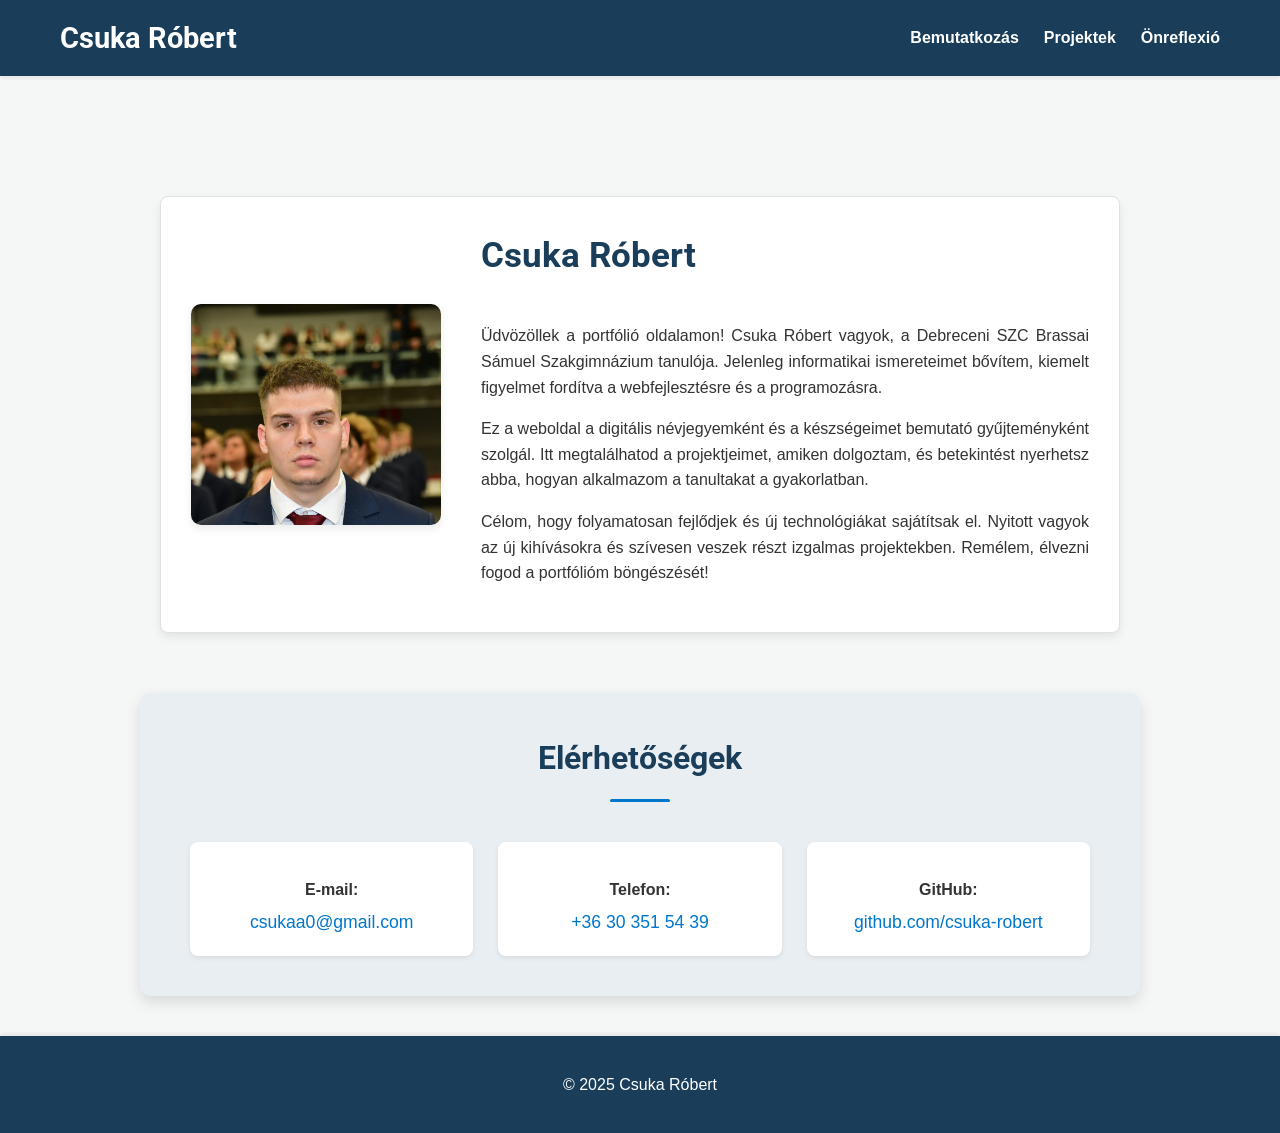
==== index.html @ 13656efd "Weboldal fájlok feltöltése" ====
<!DOCTYPE html>
<html lang="hu">
    <head>
        <meta charset="UTF-8">
        <meta name="viewport" content="width=device-width, initial-scale=1.0">
        <title>Csuka Róbert Portfóliója</title>
        <link rel="stylesheet" href="style.css">
        <!-- Google Fonts link -->
        <link rel="preconnect" href="https://fonts.googleapis.com">
        <link rel="preconnect" href="https://fonts.gstatic.com" crossorigin>
        <link href="https://fonts.googleapis.com/css2?family=Roboto:wght@400;700&family=Open+Sans:wght@400;600&display=swap" rel="stylesheet">
    </head>
<body>

    <header>
        <div class="container"> <!-- CONTAINER HOZZÁADVA -->
            <nav class="navbar">
                <a href="index.html" class="logo">Csuka Róbert</a>
                <div class="hamburger" id="hamburger">
                    <span class="bar"></span>
                    <span class="bar"></span>
                    <span class="bar"></span>
                </div>
                <ul class="nav-links" id="nav-links">
                    <li><a href="index.html">Bemutatkozás</a></li>
                    <li><a href="projektek.html">Projektek</a></li>
                    <li><a href="onreflexio.htm">Önreflexió</a></li>

                </ul>
            </nav>
        </div> <!-- CONTAINER BEZÁRVA -->
    </header>

    <main>
        <div class="container"> <!-- CONTAINER HOZZÁADVA -->

             <section id="bemutatkozas">
                 <div class="bemutatkozas-tartalom">
                     <img src="images/profil_kep.jpeg" alt="Csuka Róbert profilképe helyőrző" class="profil-kep animate-on-scroll fade-in">

                     <div class="bemutatkozas-szoveg">
                         <h2 class="animate-on-scroll fade-in">Csuka Róbert</h2>
                         <p class="animate-on-scroll fade-in">
                            Üdvözöllek a portfólió oldalamon! Csuka Róbert vagyok, a Debreceni SZC Brassai Sámuel Szakgimnázium tanulója. Jelenleg informatikai ismereteimet bővítem, kiemelt figyelmet fordítva a webfejlesztésre és a programozásra.
                         </p>
                         <p class="animate-on-scroll fade-in">
                             Ez a weboldal a digitális névjegyemként és a készségeimet bemutató gyűjteményként szolgál. Itt megtalálhatod a projektjeimet, amiken dolgoztam, és betekintést nyerhetsz abba, hogyan alkalmazom a tanultakat a gyakorlatban.
                         </p>
                         <p class="animate-on-scroll fade-in">
                             Célom, hogy folyamatosan fejlődjek és új technológiákat sajátítsak el. Nyitott vagyok az új kihívásokra és szívesen veszek részt izgalmas projektekben. Remélem, élvezni fogod a portfólióm böngészését!
                         </p>
                     </div>
                 </div>
             </section>
             <section id="elerhetosegek" class="animate-on-scroll fade-in">
                <h2>Elérhetőségek</h2>
                <div class="elerhetoseg-lista">
                    <div class="elerhetoseg-elem">
                        <i class="fas fa-envelope icon"></i> <!-- E-mail ikon -->
                        <span>E-mail:</span> <a href="mailto:csukaa0@gmail.com">csukaa0@gmail.com</a>
                    </div>
                    <div class="elerhetoseg-elem">
                        <i class="fas fa-phone icon"></i> <!-- Telefon ikon -->
                        <span>Telefon:</span> <a href="tel:+36 30 351 54 39">+36 30 351 54 39</a>
                    </div>
                    <div class="elerhetoseg-elem">
                        <i class="fab fa-github icon"></i> <!-- GitHub ikon -->
                        <span>GitHub:</span> <a href="https://github.com/csuka-robert" target="_blank">github.com/csuka-robert</a>
                    </div>
                    <!-- Ide jöhetnek további elérhetőségek, pl. weboldal, Twitter, stb. -->
                </div>
            </section>
            <!-- ELÉRHETŐSÉGEK SZEKCIÓ VÉGE -->

             <!-- További bemutatkozó tartalom -->
             <!-- Esetleg további szekciók ide -->

        </div> <!-- CONTAINER BEZÁRVA -->
    </main>
    
    <footer>
        <div class="container"> <!-- CONTAINER HOZZÁADVA -->
            <p>© 2025 Csuka Róbert</p>
        </div> <!-- CONTAINER BEZÁRVA -->
    </footer>

    <script src="script.js"></script>
</body>
</html>
---- style.css ----
/* style.css - Teljes CSS kód az új színpalettával és struktúrával */

/* CSS Változók a Színpalettához */
:root {
    --color-primary: #0077CC;         /* Elsődleges szín (kék) - Gombok, Linkek, Kiemelések, Hamburger ikon */
    --color-secondary: #1A3E5A;        /* Másodlagos szín (sötétkék) - Címek, Fejléc háttér, Fontos szöveg */
    --color-accent: #FF6B6B;           /* Akcent szín (korall) - Különleges elemek, ikonok hover */
    --color-background-light: #F4F7F6;  /* Világos háttér - Oldal alap háttere */
    --color-background-medium: #E9EEF2; /* Közepes háttér - Szekciók hátere az elválasztáshoz (pl. Elérhetőségek) */
    --color-text-dark: #333333;        /* Sötét szöveg szín - Jól olvasható a világos háttereken */
    --color-card-background: #FFFFFF;  /* Kártya háttér - Fehér (pl. elérhetőség elemek, bemutatkozás blokk) */
    --color-border-light: #DDE2E6;     /* Világos szegély/vonal - Vonalak, elválasztók */
    --color-shadow-light: rgba(0, 0, 0, 0.08); /* Lágy árnyék */
    --color-shadow-medium: rgba(0, 0, 0, 0.12); /* Közepes árnyék */
    --color-shadow-strong: rgba(0, 0, 0, 0.15); /* Erős árnyék */
}

/* Alapértelmezett stílusok */
body {
    margin: 0;
    font-family: 'Arial', sans-serif; /* Használjuk az Arial-t, ha nincs Open Sans/Roboto importálva */
    line-height: 1.6;
    color: var(--color-text-dark);
    background-color: var(--color-background-light);
    box-sizing: border-box;
}

*, *::before, *::after {
    box-sizing: inherit;
}

h1, h2, h3, h4, h5, h6 {
    font-family: 'Roboto', sans-serif; /* Használjuk a Robotot, ha beimportáltad */
    color: var(--color-secondary);
    margin-top: 0;
    margin-bottom: 20px;
}

h2 {
    font-size: 2.2em;
    text-align: center;
    margin-bottom: 40px;
}

.container {
    max-width: 1200px;
    margin: 0 auto;
    padding: 0 20px;
}

header {
    background-color: var(--color-secondary);
    padding: 15px 0;
    box-shadow: 0 2px 4px var(--color-shadow-light);
}

.navbar {
    display: flex;
    justify-content: space-between;
    align-items: center;
}

.logo {
    text-decoration: none;
    color: #ffffff;
    font-size: 1.8em;
    font-weight: bold;
    font-family: 'Roboto', sans-serif; /* Logó betűtípusa */
}

.nav-links {
    list-style: none;
    margin: 0;
    padding: 0;
    display: flex;
}

.nav-links li {
    margin-left: 25px;
}

.nav-links a {
    text-decoration: none;
    color: #ffffff;
    padding: 5px 0;
    transition: color 0.3s ease;
    font-weight: 600;
}

.nav-links a:hover {
    color: var(--color-primary);
}

.hamburger {
    display: none;
    flex-direction: column;
    cursor: pointer;
    padding: 5px;
    z-index: 1001;
}

.hamburger .bar {
    width: 25px;
    height: 3px;
    background-color: #ffffff;
    margin: 4px 0;
    transition: transform 0.3s ease, opacity 0.3s ease;
}

main {
    padding: 40px 0;
    min-height: calc(100vh - 120px);
}

footer {
    background-color: var(--color-secondary);
    text-align: center;
    padding: 20px 0;
    color: #ffffff;
    box-shadow: 0 -2px 4px var(--color-shadow-light);
}

/* Szekció alap stílusok */
section {
    padding: 60px 20px;
    margin: 0 auto;
    max-width: 1000px; /* Alapértelmezett max szélesség a legtöbb szekciónak */
}

/* Bemutatkozás szekció stílusai */
#bemutatkozas {
    text-align: center;
}

.bemutatkozas-tartalom {
    display: flex;
    align-items: center;
    gap: 40px;
    background-color: var(--color-card-background);
    border: 1px solid var(--color-border-light);
    border-radius: 8px;
    padding: 30px;
    box-shadow: 0 4px 10px var(--color-shadow-light);
    margin-top: 20px;
}

.profil-kep {
    width: 250px;
    height: auto;
    border-radius: 10px;
    box-shadow: 0 4px 8px var(--color-shadow-light);
    flex-shrink: 0;
}

.bemutatkozas-szoveg {
    flex-grow: 1;
    text-align: justify; /* Sor kizárt igazítás */
}

.bemutatkozas-szoveg h2 {
    margin-top: 0;
    color: var(--color-secondary);
    text-align: left;
}

/* Elérhetőségek szekció stílusai */
#elerhetosegek {
    background-color: var(--color-background-medium);
    border-radius: 10px;
    padding: 40px;
    box-shadow: 0 6px 15px var(--color-shadow-medium);
    text-align: center;
}

#elerhetosegek h2 {
    color: var(--color-secondary);
    margin-bottom: 40px;
    font-size: 2em;
    position: relative;
}

/* Aláhúzás a címsor alá */
#elerhetosegek h2::after {
    content: '';
    display: block;
    width: 60px;
    height: 3px;
    background-color: var(--color-primary);
    margin: 15px auto 0;
    border-radius: 2px;
}

.elerhetoseg-lista {
    display: grid;
    grid-template-columns: repeat(auto-fit, minmax(280px, 1fr));
    gap: 25px;
    max-width: 900px;
    margin: 0 auto;
}

.elerhetoseg-elem {
    background-color: var(--color-card-background);
    border-radius: 8px;
    padding: 20px;
    box-shadow: 0 2px 5px var(--color-shadow-light);
    transition: transform 0.3s ease, box-shadow 0.3s ease;
    display: flex;
    flex-direction: column;
    align-items: center;
    text-align: center;
}

.elerhetoseg-elem:hover {
    transform: translateY(-5px);
    box-shadow: 0 8px 20px var(--color-shadow-medium);
}

.elerhetoseg-elem .icon {
    color: var(--color-primary);
    font-size: 2.5em;
    margin-bottom: 15px;
    transition: color 0.3s ease;
}

.elerhetoseg-elem:hover .icon {
     color: var(--color-accent);
}

.elerhetoseg-elem span {
    font-weight: bold;
    color: var(--color-text-dark);
    margin-bottom: 5px;
    display: block;
}

.elerhetoseg-elem a {
    color: var(--color-primary);
    text-decoration: none;
    font-size: 1.1em;
    transition: color 0.3s ease;
    word-break: break-word;
}

.elerhetoseg-elem a:hover {
    color: var(--color-accent);
    text-decoration: underline;
}

/* Projektek szekció stílusok */
#projektek {
    background-color: var(--color-background-light);
}

#projektek h2 {
    margin-bottom: 40px;
    position: relative;
}

/* Aláhúzás a projektek címsor alá */
#projektek h2::after {
    content: '';
    display: block;
    width: 60px;
    height: 3px;
    background-color: var(--color-primary);
    margin: 15px auto 0;
    border-radius: 2px;
}

/* Projekt Lista Grid Konténer */
.projekt-lista-grid {
    display: grid;
    grid-template-columns: repeat(auto-fit, minmax(280px, 1fr));
    gap: 20px;
    margin: 20px auto;
    max-width: 1200px; /* Kicsit szélesebb lehet a projektek lista */
    padding: 0 20px;
}

/* Projekt Kártya Stílus */
.projekt-kartya {
    border: 1px solid var(--color-border-light);
    border-radius: 8px;
    overflow: hidden;
    box-shadow: 0 4px 8px var(--color-shadow-light);
    transition: transform 0.3s ease, box-shadow 0.3s ease;
    display: flex;
    flex-direction: column;
    background-color: var(--color-card-background);
}

.projekt-kartya:hover {
    transform: translateY(-5px);
    box-shadow: 0 8px 16px var(--color-shadow-medium);
}

.projekt-kartya-kep {
    width: 100%;
    height: 180px;
    object-fit: cover;
    display: block;
}

.projekt-kartya-tartalom {
    padding: 15px;
    flex-grow: 1;
    display: flex;
    flex-direction: column;
    justify-content: space-between;
    align-items: flex-start;
}

.projekt-kartya-tartalom h3 {
    margin-top: 0;
    margin-bottom: 5px;
    font-size: 1.3em;
    color: var(--color-secondary);
}

.projekt-kartya-tartalom p {
    margin-bottom: 15px;
    color: var(--color-text-dark);
    flex-grow: 1;
}

/* Stílus a gombokat tartalmazó div-hez a projekt kártyán */
.projekt-kartya-tartalom .projekt-gombok {
    display: flex;
    gap: 10px;
    margin-top: auto;
    flex-wrap: wrap;
    justify-content: flex-start;
}

/* Általános gomb stílusok */
.btn {
    display: inline-block;
    padding: 10px 20px;
    text-decoration: none;
    border-radius: 5px;
    font-weight: bold;
    transition: background-color 0.3s ease, color 0.3s ease, border-color 0.3s ease;
    cursor: pointer;
    text-align: center;
    white-space: nowrap;
}

.btn-primary {
    background-color: var(--color-primary);
    color: white;
    border: 1px solid var(--color-primary);
}

.btn-primary:hover {
    background-color: #0056b3;
    border-color: #004085;
    color: white;
}

.btn-secondary {
    background-color: #6c757d;
    color: white;
    border: 1px solid #6c757d;
}

.btn-secondary:hover {
    background-color: #5a6268;
    border-color: #545b62;
    color: white;
}

/* === Projekt Részletek Oldal Stílusok === */

/* Projekt Részletek Szekció */
.projekt-reszletek-szekcio {
    background-color: var(--color-background-light);
    text-align: center;
    padding: 80px 0; /* Konkrét padding a részletek oldal szekcióhoz */
}

.projekt-reszletek-szekcio h1 {
    color: var(--color-secondary);
    margin-bottom: 40px;
    font-size: 2.5em;
    position: relative;
}

.projekt-reszletek-szekcio h1::after {
    content: '';
    display: block;
    width: 80px;
    height: 4px;
    background-color: var(--color-primary);
    margin: 15px auto 0;
    border-radius: 2px;
}

.projekt-reszletek-tartalom {
    display: flex;
    flex-direction: column; /* Alapértelmezetten oszlop elrendezés */
    gap: 40px;
    align-items: center;
    max-width: 1000px;
    margin: 0 auto;
}

.projekt-kep-kontener {
    max-width: 100%;
    margin: 0 auto;
    box-shadow: 0 6px 15px var(--color-shadow-medium);
    border-radius: 8px;
    overflow: hidden;
    background-color: var(--color-card-background);
    padding: 10px;
    border: 1px solid var(--color-border-light);
    width: 100%;
    text-align: center;
}

.projekt-reszletek-media {
    max-width: 100%;
    height: auto;
    display: block;
    border-radius: 5px;
}

.projekt-leiras-blokk {
    text-align: left;
    max-width: 100%;
    background-color: var(--color-card-background);
    padding: 30px;
    border-radius: 8px;
    box-shadow: 0 4px 10px var(--color-shadow-light);
    border: 1px solid var(--color-border-light);
    flex-grow: 1;
}

.projekt-leiras-blokk h2 {
    color: var(--color-secondary);
    text-align: left;
    margin-bottom: 20px;
    font-size: 1.8em;
    position: relative;
}

.projekt-leiras-blokk h2::after {
    content: '';
    display: block;
    width: 50px;
    height: 3px;
    background-color: var(--color-primary);
    margin: 10px 0 0;
    border-radius: 2px;
}

.projekt-leiras-blokk h3 {
    color: var(--color-primary);
    margin-top: 25px;
    margin-bottom: 10px;
    font-size: 1.4em;
}

.projekt-leiras-blokk p {
    margin-bottom: 15px;
    color: var(--color-text-dark);
}

.projekt-leiras-blokk ul {
    margin-bottom: 15px;
    padding-left: 20px;
    color: var(--color-text-dark);
    list-style: disc inside;
}

.projekt-leiras-blokk ul li {
    margin-bottom: 8px;
}

.technologia-cimkek {
    display: flex;
    flex-wrap: wrap;
    gap: 10px;
    margin-top: 15px;
    margin-bottom: 25px;
}

.technologia-cimkek span {
    background-color: var(--color-background-medium);
    color: var(--color-secondary);
    padding: 5px 12px;
    border-radius: 20px;
    font-size: 0.9em;
    font-weight: 600;
    border: 1px solid var(--color-border-light);
    box-shadow: 0 1px 3px var(--color-shadow-light);
}

/* Projekt gombok a dedikált oldalon */
.projekt-akciok {
    display: flex;
    flex-wrap: wrap;
    gap: 15px;
    margin-top: 30px;
    justify-content: center;
}

/* Vissza gomb stílusa */
.back-button {
    display: inline-block;
    background-color: #f0f0f0;
    color: #333;
    padding: 10px 15px;
    margin-bottom: 20px;
    text-decoration: none;
    border: 1px solid #ccc;
    border-radius: 5px;
    transition: background-color 0.3s ease;
}

.back-button:hover {
    background-color: #ddd;
}

/* CSS a kép és a videó elrendezéséhez a Jelzőrendszer oldalon (ha ez egy specifikus oldal) */
/* Ha ez csak egy példa volt, és minden projekt részletek oldalon lehet kép/videó,
   akkor a .projekt-kep-kontener és .projekt-reszletek-media stílusok már kezelik ezt.
   Ez a blokk csak akkor kell, ha van valami extra specifikus a Jelzőrendszer oldalra. */
/*
.project-image-container {
    text-align: center;
    margin-bottom: 30px;
}

.project-main-image {
    max-width: 100%;
    height: auto;
    border-radius: 8px;
    box-shadow: 0 4px 8px rgba(0,0,0,0.2);
}

.project-video-container {
    margin-top: 30px;
    background-color: #f9f9f9;
    padding: 20px;
    border-radius: 8px;
    box-shadow: 0 2px 5px rgba(0,0,0,0.1);
    text-align: center;
}

.project-video-container h3 {
    margin-top: 0;
    color: #555;
    margin-bottom: 15px;
}

.project-video-container video {
    max-width: 100%;
    height: auto;
}
*/


/* === Reszponzív Stílusok === */
@media (max-width: 991px) {
    /* Általános kisebb képernyő beállítások (pl. 992px alatt) */
    .projekt-reszletek-tartalom {
        flex-direction: column;
        align-items: center;
    }

    .projekt-kep-kontener,
    .projekt-leiras-blokk {
        min-width: unset;
        width: 100%;
        max-width: 600px; /* Kicsit korlátozzuk a szélességet mobilon is */
    }
}


@media (max-width: 768px) {
    section {
        padding: 40px 15px;
    }

    h2 {
        font-size: 1.8em;
        margin-bottom: 30px;
    }

    header {
        padding: 10px 15px;
    }

    header .logo {
        font-size: 1.5em;
    }

    .nav-links {
        display: none;
        flex-direction: column;
        width: 100%;
        background-color: var(--color-background-medium);
        position: absolute;
        top: 60px;
        left: 0;
        padding: 10px 0;
        box-shadow: 0 2px 5px var(--color-shadow-light);
        z-index: 1000;
    }

    .nav-links.active {
        display: flex;
    }

    .nav-links li {
        margin: 10px 20px;
    }

    .nav-links a {
         padding: 10px 0;
         border-bottom: 1px solid var(--color-border-light);
         color: var(--color-text-dark);
    }

    .nav-links li:last-child a {
        border-bottom: none;
    }

    .nav-links a:hover {
        color: var(--color-primary);
    }

    .hamburger {
        display: flex;
    }

    .hamburger.active .bar:nth-child(1) {
        transform: translateY(7px) rotate(45deg);
        background-color: var(--color-primary);
    }

    .hamburger.active .bar:nth-child(2) {
        opacity: 0;
    }

    .hamburger.active .bar:nth-child(3) {
        transform: translateY(-7px) rotate(-45deg);
        background-color: var(--color-primary);
    }

    /* Reszponzív bemutatkozás szekció */
    .bemutatkozas-tartalom {
        flex-direction: column;
        text-align: center;
        gap: 20px;
        padding: 20px;
    }

    .profil-kep {
        width: 180px;
    }

    .bemutatkozas-szoveg {
        text-align: justify;
    }

    .bemutatkozas-szoveg h2 {
        text-align: center;
    }

    /* Elérhetőségek szekció reszponzív stílusai */
    #elerhetosegek {
        padding: 30px 20px;
    }

    #elerhetosegek h2 {
        font-size: 1.8em;
        margin-bottom: 30px;
    }

    .elerhetoseg-lista {
        grid-template-columns: 1fr;
        gap: 20px;
    }

    .elerhetoseg-elem {
        padding: 15px;
    }

    .elerhetoseg-elem .icon {
        font-size: 2em;
        margin-bottom: 10px;
    }

    .elerhetoseg-elem span {
        font-size: 0.95em;
    }

    .elerhetoseg-elem a {
        font-size: 1em;
    }

    /* Projektek szekció reszponzív stílusai */
    .projekt-lista-grid {
        grid-template-columns: repeat(auto-fit, minmax(250px, 1fr));
        gap: 20px;
    }

    .projekt-kartya-tartalom .projekt-gombok {
        justify-content: center;
    }

    /* Projekt Részletek oldal reszponzív stílusai */
    .projekt-reszletek-szekcio {
        padding: 40px 0;
    }

    .projekt-reszletek-szekcio h1 {
        font-size: 2em;
        margin-bottom: 30px;
    }

     .projekt-reszletek-szekcio h1::after {
        width: 60px;
        height: 3px;
        margin: 10px auto 0;
    }

    .projekt-reszletek-tartalom {
        gap: 30px;
    }

    .projekt-kep-kontener {
        padding: 5px;
    }

    .projekt-leiras-blokk {
        padding: 20px;
    }

    .projekt-leiras-blokk h2 {
        font-size: 1.6em;
        margin-bottom: 15px;
    }

    .projekt-leiras-blokk h2::after {
        width: 40px;
        height: 2px;
        margin: 8px 0 0;
    }

    .projekt-leiras-blokk h3 {
        font-size: 1.2em;
        margin-top: 20px;
        margin-bottom: 8px;
    }

    .technologia-cimkek {
        gap: 8px;
        margin-top: 10px;
        margin-bottom: 20px;
    }

    .technologia-cimkek span {
        padding: 4px 10px;
        font-size: 0.85em;
    }

    .projekt-akciok {
        gap: 10px;
        margin-top: 20px;
        justify-content: center;
    }

    .projekt-akciok .btn {
        padding: 8px 16px;
        font-size: 0.9em;
    }

    /* Jelzőrendszer specifikus stílusok (ha szükséges) */
    /* Ha ez a blokk kell, akkor itt van a helye a 768px media query-n belül
    .project-image-container, .project-video-container {
        margin-bottom: 20px;
        margin-top: 20px;
    }
    .project-video-container {
        padding: 15px;
    }
    */
}

@media (min-width: 992px) {
     /* Nagyobb képernyőkön egymás mellé a kép és a leírás a projekt részletek oldalon */
    .projekt-reszletek-tartalom {
        flex-direction: row;
        align-items: flex-start;
    }

    .projekt-kep-kontener {
        flex-basis: 50%;
        max-width: 500px;
        flex-shrink: 0;
    }

    .projekt-leiras-blokk {
        flex-basis: 50%;
        flex-grow: 1;
    }
}

/* Opcionális animációk (ehhez JavaScript is kell) */
.animate-on-scroll {
    opacity: 0;
    transform: translateY(20px);
    transition: opacity 0.6s ease-out, transform 0.6s ease-out;
}

.animate-on-scroll.fade-in {
    opacity: 1;
    transform: translateY(0);
}
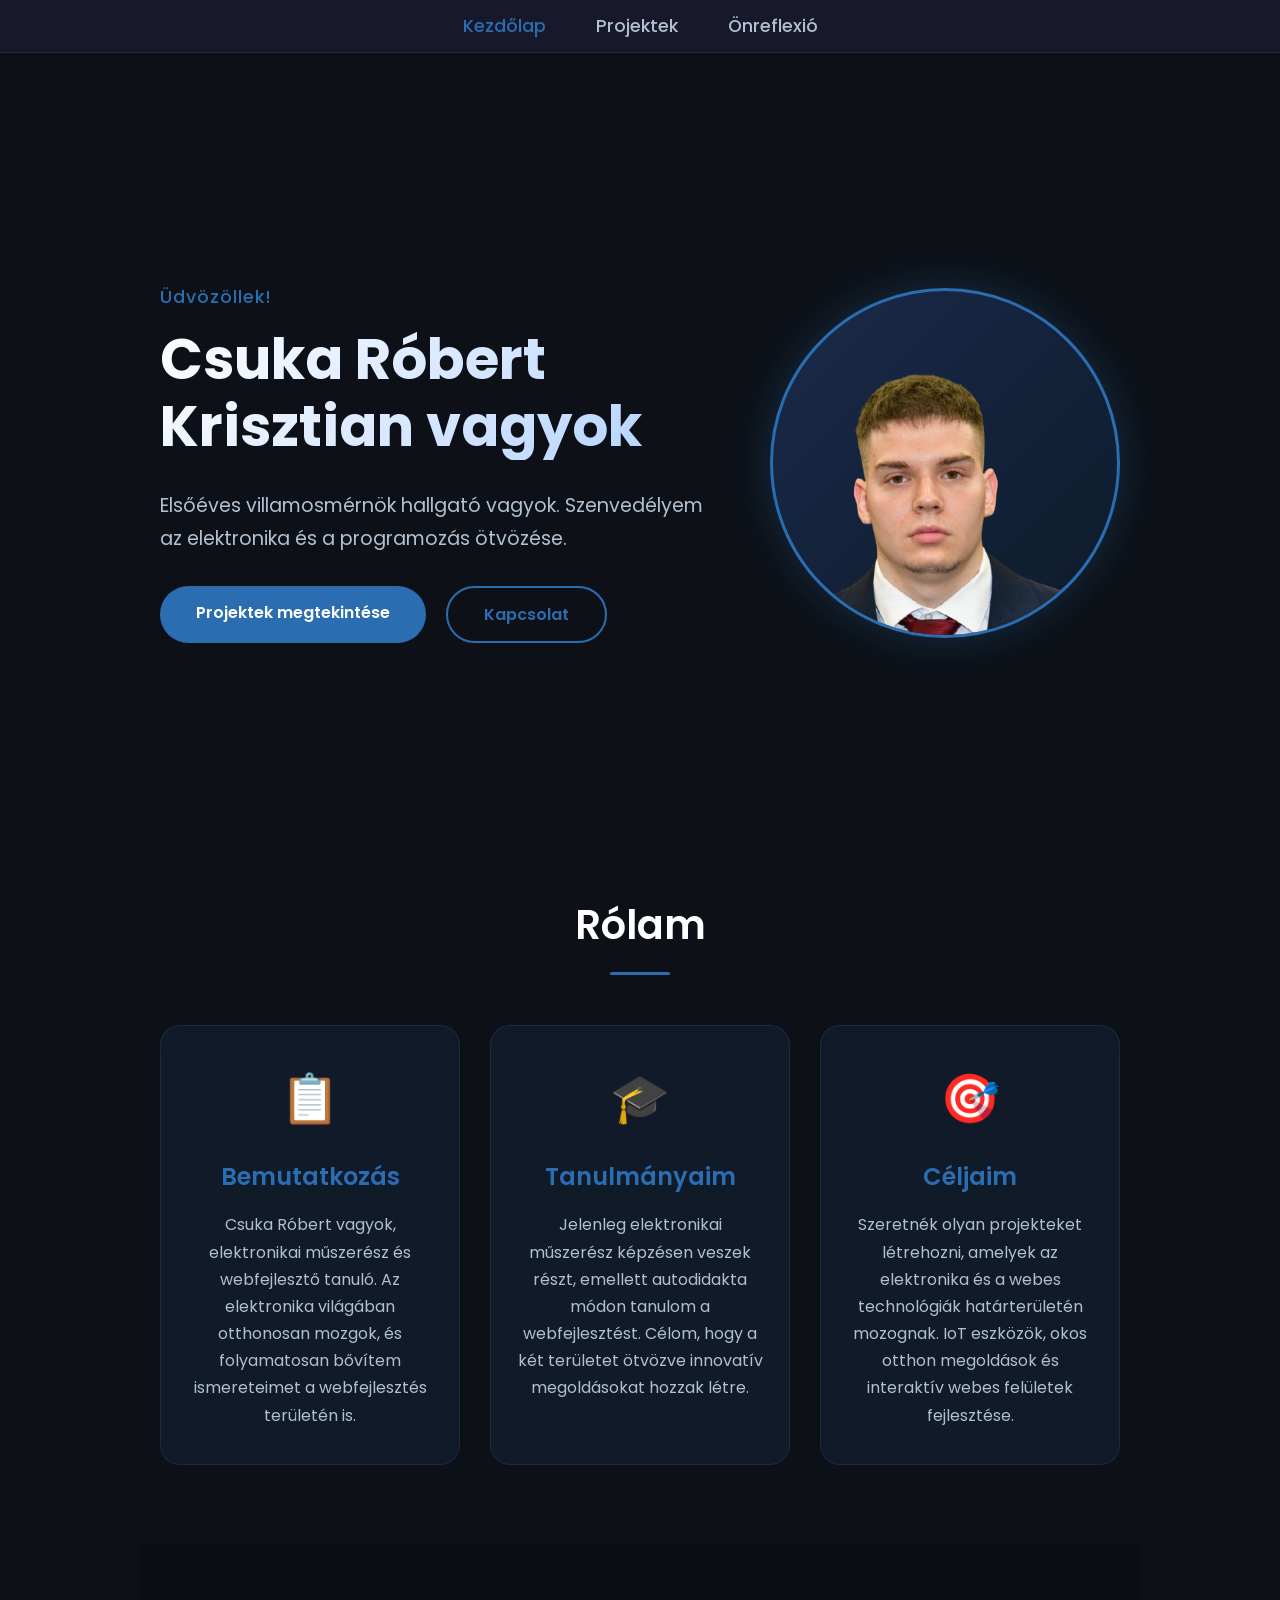
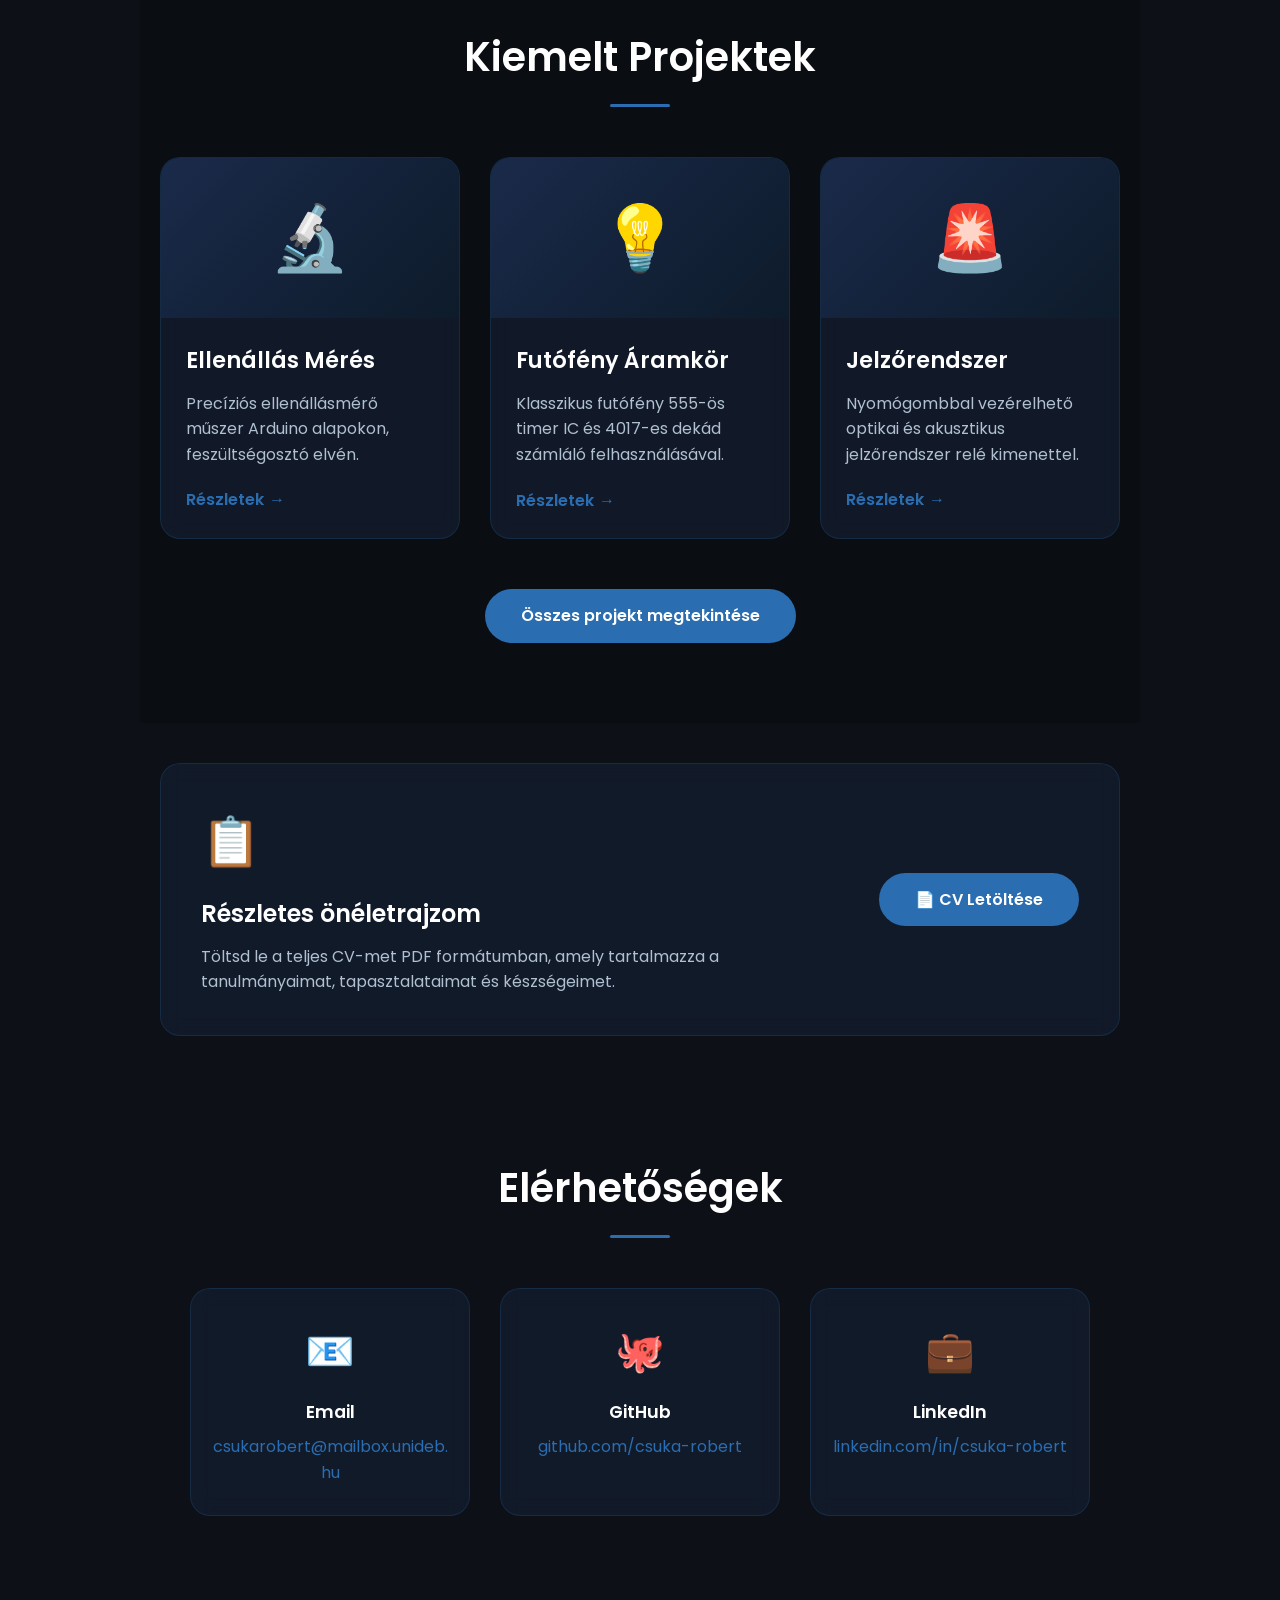
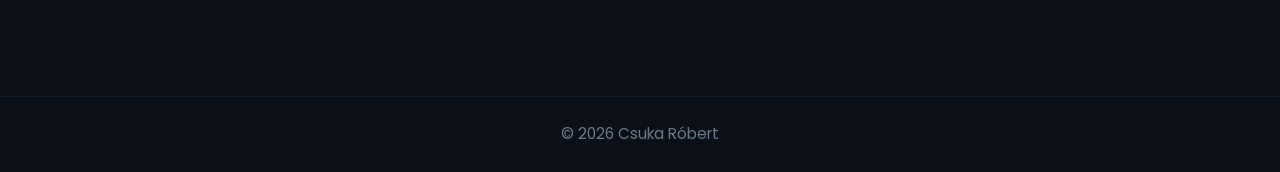
==== commit 221a47e0: "weboldal frissítés 04.25" ====
--- a/index.html
+++ b/index.html
@@ -1,89 +1,227 @@
 <!DOCTYPE html>
 <html lang="hu">
-    <head>
-        <meta charset="UTF-8">
-        <meta name="viewport" content="width=device-width, initial-scale=1.0">
-        <title>Csuka Róbert Portfóliója</title>
-        <link rel="stylesheet" href="style.css">
-        <!-- Google Fonts link -->
-        <link rel="preconnect" href="https://fonts.googleapis.com">
-        <link rel="preconnect" href="https://fonts.gstatic.com" crossorigin>
-        <link href="https://fonts.googleapis.com/css2?family=Roboto:wght@400;700&family=Open+Sans:wght@400;600&display=swap" rel="stylesheet">
-    </head>
+<head>
+    <meta charset="UTF-8">
+    <meta name="viewport" content="width=device-width, initial-scale=1.0">
+    <title>Csuka Róbert - Bemutatkozás</title>
+    <link rel="stylesheet" href="style.css">
+    <link rel="preconnect" href="https://fonts.googleapis.com">
+    <link rel="preconnect" href="https://fonts.gstatic.com" crossorigin>
+    <link href="https://fonts.googleapis.com/css2?family=Poppins:wght@300;400;500;600;700&display=swap" rel="stylesheet">
+</head>
 <body>
-
-    <header>
-        <div class="container"> <!-- CONTAINER HOZZÁADVA -->
-            <nav class="navbar">
-                <a href="index.html" class="logo">Csuka Róbert</a>
-                <div class="hamburger" id="hamburger">
-                    <span class="bar"></span>
-                    <span class="bar"></span>
-                    <span class="bar"></span>
-                </div>
-                <ul class="nav-links" id="nav-links">
-                    <li><a href="index.html">Bemutatkozás</a></li>
+    <!-- ===== FEJLÉC ===== -->
+    <header class="projects-header">
+        <div class="container">
+            <nav class="nav-centered">
+                <ul class="nav-menu-centered">
+                    <li><a href="index.html" class="active">Kezdőlap</a></li>
                     <li><a href="projektek.html">Projektek</a></li>
                     <li><a href="onreflexio.htm">Önreflexió</a></li>
-
                 </ul>
             </nav>
-        </div> <!-- CONTAINER BEZÁRVA -->
+        </div>
     </header>
 
+    <!-- ===== FŐ TARTALOM ===== -->
     <main>
-        <div class="container"> <!-- CONTAINER HOZZÁADVA -->
-
-             <section id="bemutatkozas">
-                 <div class="bemutatkozas-tartalom">
-                     <img src="images/profil_kep.jpeg" alt="Csuka Róbert profilképe helyőrző" class="profil-kep animate-on-scroll fade-in">
-
-                     <div class="bemutatkozas-szoveg">
-                         <h2 class="animate-on-scroll fade-in">Csuka Róbert</h2>
-                         <p class="animate-on-scroll fade-in">
-                            Üdvözöllek a portfólió oldalamon! Csuka Róbert vagyok, a Debreceni SZC Brassai Sámuel Szakgimnázium tanulója. Jelenleg informatikai ismereteimet bővítem, kiemelt figyelmet fordítva a webfejlesztésre és a programozásra.
-                         </p>
-                         <p class="animate-on-scroll fade-in">
-                             Ez a weboldal a digitális névjegyemként és a készségeimet bemutató gyűjteményként szolgál. Itt megtalálhatod a projektjeimet, amiken dolgoztam, és betekintést nyerhetsz abba, hogyan alkalmazom a tanultakat a gyakorlatban.
-                         </p>
-                         <p class="animate-on-scroll fade-in">
-                             Célom, hogy folyamatosan fejlődjek és új technológiákat sajátítsak el. Nyitott vagyok az új kihívásokra és szívesen veszek részt izgalmas projektekben. Remélem, élvezni fogod a portfólióm böngészését!
-                         </p>
-                     </div>
-                 </div>
-             </section>
-             <section id="elerhetosegek" class="animate-on-scroll fade-in">
-                <h2>Elérhetőségek</h2>
-                <div class="elerhetoseg-lista">
-                    <div class="elerhetoseg-elem">
-                        <i class="fas fa-envelope icon"></i> <!-- E-mail ikon -->
-                        <span>E-mail:</span> <a href="mailto:csukaa0@gmail.com">csukaa0@gmail.com</a>
-                    </div>
-                    <div class="elerhetoseg-elem">
-                        <i class="fas fa-phone icon"></i> <!-- Telefon ikon -->
-                        <span>Telefon:</span> <a href="tel:+36 30 351 54 39">+36 30 351 54 39</a>
-                    </div>
-                    <div class="elerhetoseg-elem">
-                        <i class="fab fa-github icon"></i> <!-- GitHub ikon -->
-                        <span>GitHub:</span> <a href="https://github.com/csuka-robert" target="_blank">github.com/csuka-robert</a>
-                    </div>
-                    <!-- Ide jöhetnek további elérhetőségek, pl. weboldal, Twitter, stb. -->
-                </div>
-            </section>
-            <!-- ELÉRHETŐSÉGEK SZEKCIÓ VÉGE -->
-
-             <!-- További bemutatkozó tartalom -->
-             <!-- Esetleg további szekciók ide -->
-
-        </div> <!-- CONTAINER BEZÁRVA -->
+        <!-- Hero Szekció -->
+        <section class="hero-section">
+            <div class="container">
+                <div class="hero-content">
+                    <div class="hero-text">
+                        <span class="hero-greeting">Üdvözöllek!</span>
+                        <h1 class="hero-title">Csuka Róbert Krisztian vagyok</h1>
+                        <p class="hero-subtitle">
+ <p class="hero-subtitle">
+    Elsőéves villamosmérnök hallgató vagyok. Szenvedélyem az elektronika és a programozás ötvözése.
+</p>
+                        </p>
+                        <div class="hero-buttons">
+                            <a href="projektek.html" class="btn btn-primary">Projektek megtekintése</a>
+                            <a href="#elerhetosegek" class="btn btn-outline">Kapcsolat</a>
+                        </div>
+                    </div>
+                    <div class="hero-image">
+                        <div class="profile-image-wrapper">
+                            <img src="images/profil-kep2.png" alt="Csuka Róbert" class="profile-image" onerror="this.style.display='none'; this.nextElementSibling.style.display='flex';">
+                            <div class="profile-placeholder" style="display: none;">👨‍💻</div>
+                        </div>
+                    </div>
+                </div>
+            </div>
+        </section>
+
+        <!-- Bemutatkozás Szekció -->
+        <section id="bemutatkozas" class="about-section">
+            <div class="container">
+                <h2 class="section-title">Rólam</h2>
+                <div class="about-content">
+                    <div class="about-card">
+                        <div class="about-icon">📋</div>
+                        <h3>Bemutatkozás</h3>
+                        <p>
+                            Csuka Róbert vagyok, elektronikai műszerész és webfejlesztő tanuló. 
+                            Az elektronika világában otthonosan mozgok, és folyamatosan bővítem 
+                            ismereteimet a webfejlesztés területén is.
+                        </p>
+                    </div>
+                    <div class="about-card">
+                        <div class="about-icon">🎓</div>
+                        <h3>Tanulmányaim</h3>
+                        <p>
+                            Jelenleg elektronikai műszerész képzésen veszek részt, emellett 
+                            autodidakta módon tanulom a webfejlesztést. Célom, hogy a két 
+                            területet ötvözve innovatív megoldásokat hozzak létre.
+                        </p>
+                    </div>
+                    <div class="about-card">
+                        <div class="about-icon">🎯</div>
+                        <h3>Céljaim</h3>
+                        <p>
+                            Szeretnék olyan projekteket létrehozni, amelyek az elektronika 
+                            és a webes technológiák határterületén mozognak. IoT eszközök, 
+                            okos otthon megoldások és interaktív webes felületek fejlesztése.
+                        </p>
+                    </div>
+                </div>
+            </div>
+        </section>
+
+        <!-- Kiemelt Projektek Szekció -->
+        <section class="featured-projects">
+            <div class="container">
+                <h2 class="section-title">Kiemelt Projektek</h2>
+                <div class="featured-grid">
+                    <!-- 1. Kiemelt projekt -->
+                    <div class="featured-card">
+                        <div class="featured-image">
+                            <span class="featured-emoji">🔬</span>
+                        </div>
+                        <div class="featured-content">
+                            <h3>Ellenállás Mérés</h3>
+                            <p>Precíziós ellenállásmérő műszer Arduino alapokon, feszültségosztó elvén.</p>
+                            <a href="projekt/ellenallas_meres.html" class="featured-link">
+                                Részletek <span class="arrow">→</span>
+                            </a>
+                        </div>
+                    </div>
+                    <!-- 2. Kiemelt projekt -->
+                    <div class="featured-card">
+                        <div class="featured-image">
+                            <span class="featured-emoji">💡</span>
+                        </div>
+                        <div class="featured-content">
+                            <h3>Futófény Áramkör</h3>
+                            <p>Klasszikus futófény 555-ös timer IC és 4017-es dekád számláló felhasználásával.</p>
+                            <a href="projekt/futofeny.html" class="featured-link">
+                                Részletek <span class="arrow">→</span>
+                            </a>
+                        </div>
+                    </div>
+                    <!-- 3. Kiemelt projekt -->
+                    <div class="featured-card">
+                        <div class="featured-image">
+                            <span class="featured-emoji">🚨</span>
+                        </div>
+                        <div class="featured-content">
+                            <h3>Jelzőrendszer</h3>
+                            <p>Nyomógombbal vezérelhető optikai és akusztikus jelzőrendszer relé kimenettel.</p>
+                            <a href="projekt/jelzorendszer.html" class="featured-link">
+                                Részletek <span class="arrow">→</span>
+                            </a>
+                        </div>
+                    </div>
+                </div>
+                <div class="featured-footer">
+                    <a href="projektek.html" class="btn btn-primary">Összes projekt megtekintése</a>
+                </div>
+            </div>
+        </section>
+<!-- CV Szekció -->
+<section class="cv-section">
+    <div class="container">
+        <div class="cv-card">
+            <div class="cv-content">
+                <span class="cv-icon">📋</span>
+                <h3>Részletes önéletrajzom</h3>
+                <p>Töltsd le a teljes CV-met PDF formátumban, amely tartalmazza a tanulmányaimat, tapasztalataimat és készségeimet.</p>
+            </div>
+            <a href="files/cv_csuka_robert.pdf" target="_blank" class="btn btn-primary">📄 CV Letöltése</a>
+        </div>
+    </div>
+</section>
+        <!-- Elérhetőségek Szekció -->
+        <section id="elerhetosegek" class="contact-section">
+            <div class="container">
+                <h2 class="section-title">Elérhetőségek</h2>
+                <div class="contact-grid">
+                    <div class="contact-card">
+                        <div class="contact-icon">📧</div>
+                        <span class="contact-label">Email</span>
+                        <a href="mailto:csukarobert@mailbox.unideb.hu" class="contact-value">csukarobert@mailbox.unideb.hu</a>
+                    </div>
+                    <div class="contact-card">
+                        <div class="contact-icon">🐙</div>
+                        <span class="contact-label">GitHub</span>
+                        <a href="https://github.com/csuka-robert" target="_blank" class="contact-value">github.com/csuka-robert</a>
+                    </div>
+<div class="contact-card">
+    <div class="contact-icon">💼</div>
+    <span class="contact-label">LinkedIn</span>
+    <a href="https://www.linkedin.com/in/r%C3%B3bert-kriszti%C3%A1n-csuka-1b8528231/" target="_blank" class="contact-value">linkedin.com/in/csuka-robert</a>
+</div>
+                </div>
+            </div>
+        </section>
     </main>
-    
-    <footer>
-        <div class="container"> <!-- CONTAINER HOZZÁADVA -->
-            <p>© 2025 Csuka Róbert</p>
-        </div> <!-- CONTAINER BEZÁRVA -->
+
+    <!-- ===== LÁBLÉC - CSAK COPYRIGHT ===== -->
+    <footer class="footer-minimal">
+        <div class="container">
+            <p class="footer-text-centered">© 2026 Csuka Róbert</p>
+        </div>
     </footer>
 
     <script src="script.js"></script>
+    <script>
+        // Mobil menü kezelése
+        (function() {
+            const hamburger = document.querySelector('.hamburger');
+            const navMenu = document.querySelector('.nav-menu');
+            
+            if (hamburger && navMenu) {
+                hamburger.addEventListener('click', function() {
+                    hamburger.classList.toggle('active');
+                    navMenu.classList.toggle('active');
+                });
+                
+                // Menüpontra kattintva bezárás
+                document.querySelectorAll('.nav-menu a').forEach(link => {
+                    link.addEventListener('click', () => {
+                        hamburger.classList.remove('active');
+                        navMenu.classList.remove('active');
+                    });
+                });
+            }
+            
+            // Smooth scroll a belső linkekhez
+            document.querySelectorAll('a[href^="#"]').forEach(anchor => {
+                anchor.addEventListener('click', function(e) {
+                    const href = this.getAttribute('href');
+                    if (href !== '#') {
+                        e.preventDefault();
+                        const target = document.querySelector(href);
+                        if (target) {
+                            target.scrollIntoView({
+                                behavior: 'smooth',
+                                block: 'start'
+                            });
+                        }
+                    }
+                });
+            });
+        })();
+    </script>
 </body>
 </html>
--- a/style.css
+++ b/style.css
@@ -1,43 +1,58 @@
-/* style.css - Teljes CSS kód az új színpalettával és struktúrával */
-
-/* CSS Változók a Színpalettához */
+/* ============================================= */
+/*              STYLE.CSS - TELJES               */
+/*         Tisztított, optimalizált verzió       */
+/* ============================================= */
+
+/* ---------- 1. CSS VÁLTOZÓK (SÖTÉT TÉMA) ---------- */
 :root {
-    --color-primary: #0077CC;         /* Elsődleges szín (kék) - Gombok, Linkek, Kiemelések, Hamburger ikon */
-    --color-secondary: #1A3E5A;        /* Másodlagos szín (sötétkék) - Címek, Fejléc háttér, Fontos szöveg */
-    --color-accent: #FF6B6B;           /* Akcent szín (korall) - Különleges elemek, ikonok hover */
-    --color-background-light: #F4F7F6;  /* Világos háttér - Oldal alap háttere */
-    --color-background-medium: #E9EEF2; /* Közepes háttér - Szekciók hátere az elválasztáshoz (pl. Elérhetőségek) */
-    --color-text-dark: #333333;        /* Sötét szöveg szín - Jól olvasható a világos háttereken */
-    --color-card-background: #FFFFFF;  /* Kártya háttér - Fehér (pl. elérhetőség elemek, bemutatkozás blokk) */
-    --color-border-light: #DDE2E6;     /* Világos szegély/vonal - Vonalak, elválasztók */
-    --color-shadow-light: rgba(0, 0, 0, 0.08); /* Lágy árnyék */
-    --color-shadow-medium: rgba(0, 0, 0, 0.12); /* Közepes árnyék */
-    --color-shadow-strong: rgba(0, 0, 0, 0.15); /* Erős árnyék */
-}
-
-/* Alapértelmezett stílusok */
+    /* Színek */
+    --color-primary: #2a6db0;        /* Elsődleges kék - gombok, linkek, kiemelések */
+    --color-primary-hover: #1e5085;  /* Sötétebb kék hover-hez */
+    --color-secondary: #1a1a2e;      /* Sötét háttér - fejléc, lábléc */
+    --color-accent: #FF6B6B;         /* Akcent szín (korall) - ritka kiemelések */
+    --color-background: #0d1117;     /* Oldal alap háttér */
+    --color-surface: rgba(20, 30, 50, 0.7);  /* Kártyák, dobozok háttere */
+    --color-text-primary: #ffffff;   /* Elsődleges szöveg */
+    --color-text-secondary: #b0c0d0; /* Másodlagos szöveg */
+    --color-text-muted: #6a7a8a;     /* Halvány szöveg */
+    --color-border: rgba(42, 109, 176, 0.2); /* Szegélyek */
+    --color-border-light: rgba(255, 255, 255, 0.08);
+    
+    /* Árnyékok */
+    --shadow-sm: 0 4px 8px rgba(0, 0, 0, 0.2);
+    --shadow-md: 0 8px 20px rgba(0, 0, 0, 0.3);
+    --shadow-lg: 0 20px 40px rgba(0, 0, 0, 0.4);
+    
+    /* Egyebek */
+    --border-radius: 20px;
+    --border-radius-sm: 8px;
+    --transition: all 0.3s ease;
+    --backdrop-blur: blur(10px);
+}
+
+/* ---------- 2. ALAP STÍLUSOK ---------- */
+* {
+    margin: 0;
+    padding: 0;
+    box-sizing: border-box;
+}
+
 body {
-    margin: 0;
-    font-family: 'Arial', sans-serif; /* Használjuk az Arial-t, ha nincs Open Sans/Roboto importálva */
+    font-family: 'Poppins', 'Arial', sans-serif;
     line-height: 1.6;
-    color: var(--color-text-dark);
-    background-color: var(--color-background-light);
-    box-sizing: border-box;
-}
-
-*, *::before, *::after {
-    box-sizing: inherit;
+    color: var(--color-text-primary);
+    background-color: var(--color-background);
+    min-height: 100vh;
 }
 
 h1, h2, h3, h4, h5, h6 {
-    font-family: 'Roboto', sans-serif; /* Használjuk a Robotot, ha beimportáltad */
-    color: var(--color-secondary);
-    margin-top: 0;
+    color: var(--color-text-primary);
     margin-bottom: 20px;
+    font-weight: 600;
 }
 
 h2 {
-    font-size: 2.2em;
+    font-size: 2rem;
     text-align: center;
     margin-bottom: 40px;
 }
@@ -48,774 +63,1584 @@
     padding: 0 20px;
 }
 
+a {
+    text-decoration: none;
+    transition: var(--transition);
+}
+
+ul {
+    list-style: none;
+}
+
+/* ---------- 3. FEJLÉC (EGYSÉGES) ---------- */
 header {
-    background-color: var(--color-secondary);
+    background: rgba(26, 26, 46, 0.95);
+    backdrop-filter: var(--backdrop-blur);
+    border-bottom: 1px solid var(--color-border);
+    position: sticky;
+    top: 0;
+    z-index: 1000;
+}
+
+/* Alap fejléc (index, onreflexio) */
+.header-container {
+    display: flex;
+    justify-content: space-between;
+    align-items: center;
     padding: 15px 0;
-    box-shadow: 0 2px 4px var(--color-shadow-light);
-}
-
-.navbar {
-    display: flex;
-    justify-content: space-between;
-    align-items: center;
-}
-
-.logo {
-    text-decoration: none;
-    color: #ffffff;
-    font-size: 1.8em;
-    font-weight: bold;
-    font-family: 'Roboto', sans-serif; /* Logó betűtípusa */
-}
-
-.nav-links {
-    list-style: none;
-    margin: 0;
-    padding: 0;
-    display: flex;
-}
-
-.nav-links li {
-    margin-left: 25px;
-}
-
-.nav-links a {
-    text-decoration: none;
-    color: #ffffff;
+}
+
+.logo a {
+    font-size: 2rem;
+    font-weight: 700;
+    color: var(--color-text-primary);
+    letter-spacing: 2px;
+}
+
+.nav-menu {
+    display: flex;
+    gap: 40px;
+}
+
+.nav-menu a {
+    color: var(--color-text-secondary);
+    font-weight: 500;
+    font-size: 1.1rem;
     padding: 5px 0;
-    transition: color 0.3s ease;
-    font-weight: 600;
-}
-
-.nav-links a:hover {
-    color: var(--color-primary);
-}
-
+}
+
+.nav-menu a:hover,
+.nav-menu a.active {
+    color: var(--color-primary);
+}
+
+/* Projektek oldal speciális fejléce (vékonyabb, középre igazított) */
+.projects-header {
+    padding: 12px 0;
+}
+
+.nav-centered {
+    display: flex;
+    justify-content: center;
+    align-items: center;
+}
+
+.nav-menu-centered {
+    display: flex;
+    gap: 50px;
+}
+
+.nav-menu-centered a {
+    color: var(--color-text-secondary);
+    font-weight: 500;
+    font-size: 1.1rem;
+    padding: 5px 0;
+}
+
+.nav-menu-centered a:hover,
+.nav-menu-centered a.active {
+    color: var(--color-primary);
+}
+
+/* Hamburger menü */
 .hamburger {
     display: none;
     flex-direction: column;
     cursor: pointer;
-    padding: 5px;
-    z-index: 1001;
-}
-
-.hamburger .bar {
+}
+
+.hamburger .bar,
+.hamburger span {
     width: 25px;
     height: 3px;
-    background-color: #ffffff;
-    margin: 4px 0;
-    transition: transform 0.3s ease, opacity 0.3s ease;
-}
-
+    background-color: var(--color-text-primary);
+    margin: 3px 0;
+    transition: var(--transition);
+}
+
+/* ---------- 4. FŐ TARTALOM ---------- */
 main {
     padding: 40px 0;
     min-height: calc(100vh - 120px);
 }
 
+section {
+    padding: 40px 20px;
+    max-width: 1000px;
+    margin: 0 auto;
+}
+
+/* ---------- 5. PROJEKTEK OLDAL SPECIÁLIS ELEMEK ---------- */
+/* Címsor félkör háttérrel */
+.page-header-enhanced {
+    padding: 60px 0 30px;
+    text-align: center;
+    position: relative;
+    overflow: hidden;
+}
+
+.title-wrapper {
+    position: relative;
+    display: inline-block;
+}
+
+.title-backdrop {
+    position: absolute;
+    top: 50%;
+    left: 50%;
+    transform: translate(-50%, -50%);
+    width: 500px;
+    height: 250px;
+    background: radial-gradient(circle at 50% 100%, 
+                rgba(42, 109, 176, 0.12) 0%, 
+                rgba(42, 109, 176, 0.04) 50%,
+                transparent 70%);
+    border-radius: 50% 50% 0 0 / 100% 100% 0 0;
+    z-index: -1;
+}
+
+.page-title-enhanced {
+    font-size: 4rem;
+    font-weight: 700;
+    display: flex;
+    align-items: center;
+    justify-content: center;
+    gap: 20px;
+}
+
+.rocket-emoji {
+    font-size: 3.5rem;
+    filter: drop-shadow(0 0 20px rgba(42, 109, 176, 0.4));
+    animation: float 3s ease-in-out infinite;
+}
+
+@keyframes float {
+    0%, 100% { transform: translateY(0); }
+    50% { transform: translateY(-8px); }
+}
+
+.title-text {
+    background: linear-gradient(135deg, #3a7cb8 0%, #1a3a5c 100%);
+    -webkit-background-clip: text;
+    -webkit-text-fill-color: transparent;
+    background-clip: text;
+}
+
+.page-subtitle-enhanced {
+    font-size: 1.2rem;
+    color: var(--color-text-secondary);
+    margin-top: 5px;
+}
+
+/* Szűrő gombok */
+.projects-filter {
+    display: flex;
+    justify-content: center;
+    gap: 15px;
+    margin-bottom: 50px;
+    flex-wrap: wrap;
+}
+
+.filter-btn {
+    padding: 10px 28px;
+    background: rgba(255, 255, 255, 0.03);
+    border: 1px solid rgba(255, 255, 255, 0.1);
+    color: var(--color-text-secondary);
+    border-radius: 40px;
+    cursor: pointer;
+    font-weight: 500;
+    font-size: 0.95rem;
+    transition: var(--transition);
+}
+
+.filter-btn:hover,
+.filter-btn.active {
+    background: var(--color-primary);
+    border-color: var(--color-primary);
+    color: var(--color-text-primary);
+}
+
+/* Projekt Grid és Kártyák */
+.projects-section {
+    padding: 20px 0 40px;
+}
+
+.projects-grid {
+    display: grid;
+    grid-template-columns: repeat(auto-fit, minmax(300px, 1fr));
+    gap: 35px;
+    margin: 40px 0;
+}
+
+.project-card {
+    background: var(--color-surface);
+    border-radius: var(--border-radius);
+    overflow: hidden;
+    backdrop-filter: var(--backdrop-blur);
+    border: 1px solid var(--color-border);
+    transition: transform 0.3s, box-shadow 0.3s, border-color 0.3s;
+    height: 100%;
+    display: flex;
+    flex-direction: column;
+}
+
+.project-card:hover {
+    transform: translateY(-10px);
+    box-shadow: var(--shadow-lg);
+    border-color: rgba(42, 109, 176, 0.4);
+}
+
+.card-image {
+    position: relative;
+    height: 200px;
+    background: linear-gradient(135deg, #1a2a4a, #0d1b2a);
+    overflow: hidden;
+}
+
+.card-image img {
+    width: 100%;
+    height: 100%;
+    object-fit: cover;
+    transition: transform 0.5s;
+}
+
+.project-card:hover .card-image img {
+    transform: scale(1.05);
+}
+
+.card-placeholder {
+    width: 100%;
+    height: 100%;
+    display: flex;
+    align-items: center;
+    justify-content: center;
+    background: linear-gradient(135deg, #1a2a4a, #0d1b2a);
+    font-size: 4rem;
+}
+
+.card-overlay {
+    position: absolute;
+    top: 0;
+    left: 0;
+    width: 100%;
+    height: 100%;
+    background: rgba(26, 26, 46, 0.85);
+    display: flex;
+    align-items: center;
+    justify-content: center;
+    opacity: 0;
+    transition: opacity 0.3s;
+}
+
+.project-card:hover .card-overlay {
+    opacity: 1;
+}
+
+.overlay-link {
+    color: var(--color-text-primary);
+    font-weight: 600;
+    padding: 12px 28px;
+    border: 2px solid var(--color-primary);
+    border-radius: 40px;
+    background: rgba(42, 109, 176, 0.2);
+    transition: var(--transition);
+}
+
+.overlay-link:hover {
+    background: var(--color-primary);
+}
+
+.card-content {
+    padding: 25px;
+    flex: 1;
+    display: flex;
+    flex-direction: column;
+}
+
+.card-title {
+    font-size: 1.5rem;
+    margin-bottom: 12px;
+    color: var(--color-text-primary);
+}
+
+.card-description {
+    color: var(--color-text-secondary);
+    line-height: 1.7;
+    margin-bottom: 20px;
+    flex: 1;
+}
+
+.card-tech {
+    display: flex;
+    flex-wrap: wrap;
+    gap: 8px;
+    margin-bottom: 20px;
+}
+
+.tech-badge {
+    padding: 5px 14px;
+    background: rgba(42, 109, 176, 0.12);
+    border-radius: 20px;
+    font-size: 0.8rem;
+    color: #6a9ec4;
+    border: 1px solid rgba(42, 109, 176, 0.25);
+    font-weight: 500;
+}
+
+.card-footer {
+    display: flex;
+    justify-content: space-between;
+    align-items: center;
+    border-top: 1px solid var(--color-border-light);
+    padding-top: 18px;
+    margin-top: auto;
+}
+
+.card-link {
+    color: var(--color-primary);
+    font-weight: 600;
+    display: flex;
+    align-items: center;
+    gap: 5px;
+    transition: gap 0.3s;
+}
+
+.card-link:hover {
+    gap: 10px;
+}
+
+.card-link .arrow {
+    transition: transform 0.3s;
+}
+
+.card-link:hover .arrow {
+    transform: translateX(5px);
+}
+
+.card-date {
+    color: var(--color-text-muted);
+    font-size: 0.9rem;
+}
+
+/* Érdeklődés szekció */
+.contact-prompt {
+    padding: 60px 0 20px;
+}
+
+.prompt-box {
+    background: linear-gradient(135deg, rgba(42, 109, 176, 0.06), rgba(0, 0, 0, 0.2));
+    border-radius: 30px;
+    padding: 50px 40px;
+    text-align: center;
+    border: 1px solid var(--color-border);
+    backdrop-filter: var(--backdrop-blur);
+}
+
+.prompt-box h2 {
+    font-size: 2rem;
+    margin-bottom: 15px;
+}
+
+.prompt-box p {
+    color: var(--color-text-secondary);
+    margin-bottom: 30px;
+    font-size: 1.1rem;
+}
+
+.prompt-buttons {
+    display: flex;
+    gap: 20px;
+    justify-content: center;
+    flex-wrap: wrap;
+}
+
+/* Gombok */
+.btn {
+    padding: 14px 36px;
+    border-radius: 50px;
+    font-weight: 600;
+    font-size: 1rem;
+    transition: var(--transition);
+    display: inline-block;
+    cursor: pointer;
+}
+
+.btn-primary {
+    background: var(--color-primary);
+    color: var(--color-text-primary);
+    border: none;
+}
+
+.btn-primary:hover {
+    background: var(--color-primary-hover);
+    transform: scale(1.05);
+    box-shadow: 0 10px 25px rgba(42, 109, 176, 0.3);
+}
+
+.btn-outline {
+    background: transparent;
+    color: var(--color-primary);
+    border: 2px solid var(--color-primary);
+}
+
+.btn-outline:hover {
+    background: var(--color-primary);
+    color: var(--color-text-primary);
+    transform: scale(1.05);
+}
+
+/* Nincs találat */
+.no-results {
+    text-align: center;
+    padding: 60px 20px;
+    color: var(--color-text-muted);
+    font-size: 1.1rem;
+}
+
+/* ---------- 6. LÁBLÉC (EGYSÉGES) ---------- */
+/* Alap lábléc (index, onreflexio) */
 footer {
-    background-color: var(--color-secondary);
+    background: rgba(10, 15, 25, 0.9);
+    border-top: 1px solid var(--color-border);
+    padding: 25px 0;
+    margin-top: 60px;
+}
+
+.footer-container {
+    display: flex;
+    justify-content: space-between;
+    align-items: center;
+    flex-wrap: wrap;
+    gap: 20px;
+}
+
+.footer-text {
+    color: var(--color-text-muted);
+    font-size: 0.95rem;
+}
+
+.footer-links {
+    display: flex;
+    gap: 15px;
+    align-items: center;
+}
+
+.footer-links a {
+    color: var(--color-text-secondary);
+    font-size: 0.95rem;
+}
+
+.footer-links a:hover {
+    color: var(--color-primary);
+}
+
+.separator {
+    color: #3a4a5a;
+}
+
+/* Projektek oldal minimal lábléce (csak copyright) */
+.footer-minimal {
+    background: rgba(10, 15, 25, 0.9);
+    border-top: 1px solid rgba(42, 109, 176, 0.15);
+    padding: 25px 0;
+    margin-top: 60px;
+}
+
+.footer-text-centered {
+    color: var(--color-text-muted);
+    font-size: 0.95rem;
     text-align: center;
-    padding: 20px 0;
-    color: #ffffff;
-    box-shadow: 0 -2px 4px var(--color-shadow-light);
-}
-
-/* Szekció alap stílusok */
-section {
-    padding: 60px 20px;
-    margin: 0 auto;
-    max-width: 1000px; /* Alapértelmezett max szélesség a legtöbb szekciónak */
-}
-
-/* Bemutatkozás szekció stílusai */
-#bemutatkozas {
+}
+
+/* ---------- 7. RESZPONZÍV STÍLUSOK (MINDEN EGYBEN) ---------- */
+@media (max-width: 768px) {
+    h2 {
+        font-size: 1.8rem;
+    }
+    
+    /* Fejléc */
+    .header-container {
+        padding: 12px 0;
+    }
+    
+    .logo a {
+        font-size: 1.6rem;
+    }
+    
+    .nav-menu {
+        position: fixed;
+        top: 60px;
+        left: -100%;
+        width: 100%;
+        height: calc(100vh - 60px);
+        background: var(--color-secondary);
+        flex-direction: column;
+        align-items: center;
+        justify-content: center;
+        gap: 30px;
+        transition: 0.3s;
+        z-index: 999;
+    }
+    
+    .nav-menu.active {
+        left: 0;
+    }
+    
+    .nav-menu a {
+        font-size: 1.3rem;
+    }
+    
+    .nav-menu-centered {
+        gap: 30px;
+    }
+    
+    .hamburger {
+        display: flex;
+    }
+    
+    .hamburger.active .bar:nth-child(1),
+    .hamburger.active span:nth-child(1) {
+        transform: translateY(7px) rotate(45deg);
+        background-color: var(--color-primary);
+    }
+    
+    .hamburger.active .bar:nth-child(2),
+    .hamburger.active span:nth-child(2) {
+        opacity: 0;
+    }
+    
+    .hamburger.active .bar:nth-child(3),
+    .hamburger.active span:nth-child(3) {
+        transform: translateY(-7px) rotate(-45deg);
+        background-color: var(--color-primary);
+    }
+    
+    /* Címsor */
+    .page-title-enhanced {
+        font-size: 2.8rem;
+    }
+    
+    .rocket-emoji {
+        font-size: 2.8rem;
+    }
+    
+    .title-backdrop {
+        width: 350px;
+        height: 180px;
+    }
+    
+    /* Grid és kártyák */
+    .projects-grid {
+        grid-template-columns: 1fr;
+        gap: 25px;
+    }
+    
+    .prompt-box {
+        padding: 35px 20px;
+    }
+    
+    .prompt-box h2 {
+        font-size: 1.6rem;
+    }
+    
+    /* Lábléc */
+    .footer-container {
+        flex-direction: column;
+        text-align: center;
+    }
+}
+
+@media (max-width: 480px) {
+    .nav-menu-centered {
+        gap: 20px;
+    }
+    
+    .nav-menu-centered a {
+        font-size: 1rem;
+    }
+    
+    .page-title-enhanced {
+        font-size: 2.2rem;
+        gap: 10px;
+    }
+    
+    .rocket-emoji {
+        font-size: 2.2rem;
+    }
+    
+    .btn {
+        padding: 12px 24px;
+        font-size: 0.9rem;
+    }
+}
+
+/* ---------- 8. ANIMÁCIÓK ---------- */
+.animate-on-scroll {
+    opacity: 0;
+    transform: translateY(20px);
+    transition: opacity 0.6s ease-out, transform 0.6s ease-out;
+}
+
+.animate-on-scroll.fade-in {
+    opacity: 1;
+    transform: translateY(0);
+}
+/* ============================================= */
+/* INDEX OLDAL SPECIÁLIS STÍLUSAI                */
+/* ============================================= */
+
+/* ---------- Hero Szekció ---------- */
+.hero-section {
+    padding: 60px 0 40px;
+    min-height: 80vh;
+    display: flex;
+    align-items: center;
+}
+
+.hero-content {
+    display: flex;
+    align-items: center;
+    gap: 60px;
+    flex-wrap: wrap;
+}
+
+.hero-text {
+    flex: 1;
+    min-width: 300px;
+}
+
+.hero-greeting {
+    display: inline-block;
+    font-size: 1.1rem;
+    color: var(--color-primary);
+    margin-bottom: 15px;
+    font-weight: 500;
+    letter-spacing: 1px;
+}
+
+.hero-title {
+    font-size: 3.5rem;
+    font-weight: 700;
+    margin-bottom: 20px;
+    line-height: 1.2;
+    background: linear-gradient(135deg, #fff 0%, #b0d0ff 100%);
+    -webkit-background-clip: text;
+    -webkit-text-fill-color: transparent;
+    background-clip: text;
+}
+
+.hero-subtitle {
+    font-size: 1.2rem;
+    color: var(--color-text-secondary);
+    margin-bottom: 30px;
+    line-height: 1.7;
+    max-width: 600px;
+}
+
+.hero-buttons {
+    display: flex;
+    gap: 20px;
+    flex-wrap: wrap;
+}
+
+.hero-image {
+    flex: 0 0 350px;
+    display: flex;
+    justify-content: center;
+}
+
+.profile-image-wrapper {
+    width: 350px;
+    height: 350px;
+    border-radius: 50%;
+    overflow: hidden;
+    border: 3px solid var(--color-primary);
+    box-shadow: 0 0 40px rgba(42, 109, 176, 0.3);
+    background: linear-gradient(135deg, #1a2a4a, #0d1b2a);
+}
+
+.profile-image {
+    width: 100%;
+    height: 100%;
+    object-fit: cover;
+}
+
+.profile-placeholder {
+    width: 100%;
+    height: 100%;
+    display: flex;
+    align-items: center;
+    justify-content: center;
+    font-size: 8rem;
+    background: linear-gradient(135deg, #1a2a4a, #0d1b2a);
+}
+
+/* ---------- Rólam Szekció ---------- */
+.about-section {
+    padding: 80px 0;
+}
+
+.section-title {
+    font-size: 2.5rem;
     text-align: center;
-}
-
-.bemutatkozas-tartalom {
-    display: flex;
-    align-items: center;
-    gap: 40px;
-    background-color: var(--color-card-background);
-    border: 1px solid var(--color-border-light);
-    border-radius: 8px;
-    padding: 30px;
-    box-shadow: 0 4px 10px var(--color-shadow-light);
-    margin-top: 20px;
-}
-
-.profil-kep {
-    width: 250px;
-    height: auto;
-    border-radius: 10px;
-    box-shadow: 0 4px 8px var(--color-shadow-light);
-    flex-shrink: 0;
-}
-
-.bemutatkozas-szoveg {
-    flex-grow: 1;
-    text-align: justify; /* Sor kizárt igazítás */
-}
-
-.bemutatkozas-szoveg h2 {
-    margin-top: 0;
-    color: var(--color-secondary);
-    text-align: left;
-}
-
-/* Elérhetőségek szekció stílusai */
-#elerhetosegek {
-    background-color: var(--color-background-medium);
-    border-radius: 10px;
-    padding: 40px;
-    box-shadow: 0 6px 15px var(--color-shadow-medium);
-    text-align: center;
-}
-
-#elerhetosegek h2 {
-    color: var(--color-secondary);
-    margin-bottom: 40px;
-    font-size: 2em;
+    margin-bottom: 50px;
     position: relative;
 }
 
-/* Aláhúzás a címsor alá */
-#elerhetosegek h2::after {
+.section-title::after {
     content: '';
     display: block;
     width: 60px;
     height: 3px;
-    background-color: var(--color-primary);
+    background: var(--color-primary);
     margin: 15px auto 0;
     border-radius: 2px;
 }
 
-.elerhetoseg-lista {
+.about-content {
     display: grid;
     grid-template-columns: repeat(auto-fit, minmax(280px, 1fr));
-    gap: 25px;
+    gap: 30px;
+}
+
+.about-card {
+    background: var(--color-surface);
+    border-radius: var(--border-radius);
+    padding: 35px 25px;
+    backdrop-filter: var(--backdrop-blur);
+    border: 1px solid var(--color-border);
+    transition: var(--transition);
+    text-align: center;
+}
+
+.about-card:hover {
+    transform: translateY(-8px);
+    box-shadow: var(--shadow-md);
+    border-color: rgba(42, 109, 176, 0.4);
+}
+
+.about-icon {
+    font-size: 3rem;
+    margin-bottom: 20px;
+}
+
+.about-card h3 {
+    font-size: 1.5rem;
+    margin-bottom: 15px;
+    color: var(--color-primary);
+}
+
+.about-card p {
+    color: var(--color-text-secondary);
+    line-height: 1.7;
+}
+
+/* ---------- Kiemelt Projektek ---------- */
+.featured-projects {
+    padding: 80px 0;
+    background: rgba(0, 0, 0, 0.2);
+}
+
+.featured-grid {
+    display: grid;
+    grid-template-columns: repeat(auto-fit, minmax(280px, 1fr));
+    gap: 30px;
+    margin-bottom: 50px;
+}
+
+.featured-card {
+    background: var(--color-surface);
+    border-radius: var(--border-radius);
+    overflow: hidden;
+    backdrop-filter: var(--backdrop-blur);
+    border: 1px solid var(--color-border);
+    transition: var(--transition);
+    display: flex;
+    flex-direction: column;
+}
+
+.featured-card:hover {
+    transform: translateY(-8px);
+    box-shadow: var(--shadow-md);
+    border-color: rgba(42, 109, 176, 0.4);
+}
+
+.featured-image {
+    height: 160px;
+    display: flex;
+    align-items: center;
+    justify-content: center;
+    background: linear-gradient(135deg, #1a2a4a, #0d1b2a);
+}
+
+.featured-emoji {
+    font-size: 4rem;
+}
+
+.featured-content {
+    padding: 25px;
+    flex: 1;
+    display: flex;
+    flex-direction: column;
+}
+
+.featured-content h3 {
+    font-size: 1.4rem;
+    margin-bottom: 12px;
+    color: var(--color-text-primary);
+}
+
+.featured-content p {
+    color: var(--color-text-secondary);
+    line-height: 1.6;
+    margin-bottom: 20px;
+    flex: 1;
+}
+
+.featured-link {
+    color: var(--color-primary);
+    font-weight: 600;
+    display: flex;
+    align-items: center;
+    gap: 5px;
+    transition: gap 0.3s;
+    margin-top: auto;
+}
+
+.featured-link:hover {
+    gap: 10px;
+}
+
+.featured-link .arrow {
+    transition: transform 0.3s;
+}
+
+.featured-link:hover .arrow {
+    transform: translateX(5px);
+}
+
+.featured-footer {
+    text-align: center;
+}
+
+/* ---------- Elérhetőségek Szekció ---------- */
+.contact-section {
+    padding: 80px 0;
+}
+
+.contact-grid {
+    display: grid;
+    grid-template-columns: repeat(auto-fit, minmax(250px, 1fr));
+    gap: 30px;
     max-width: 900px;
     margin: 0 auto;
 }
 
-.elerhetoseg-elem {
-    background-color: var(--color-card-background);
-    border-radius: 8px;
-    padding: 20px;
-    box-shadow: 0 2px 5px var(--color-shadow-light);
-    transition: transform 0.3s ease, box-shadow 0.3s ease;
+.contact-card {
+    background: var(--color-surface);
+    border-radius: var(--border-radius);
+    padding: 30px 20px;
+    backdrop-filter: var(--backdrop-blur);
+    border: 1px solid var(--color-border);
+    transition: var(--transition);
+    text-align: center;
     display: flex;
     flex-direction: column;
     align-items: center;
+}
+
+.contact-card:hover {
+    transform: translateY(-8px);
+    box-shadow: var(--shadow-md);
+    border-color: rgba(42, 109, 176, 0.4);
+}
+
+.contact-icon {
+    font-size: 2.5rem;
+    margin-bottom: 15px;
+}
+
+.contact-label {
+    font-weight: 600;
+    color: var(--color-text-primary);
+    margin-bottom: 8px;
+    font-size: 1.1rem;
+}
+
+.contact-value {
+    color: var(--color-primary);
+    text-decoration: none;
+    font-size: 1rem;
+    word-break: break-word;
+    transition: var(--transition);
+}
+
+a.contact-value:hover {
+    color: var(--color-primary-hover);
+    text-decoration: underline;
+}
+
+/* ---------- Reszponzív Stílusok Indexhez ---------- */
+@media (max-width: 768px) {
+    .hero-section {
+        padding: 40px 0;
+        min-height: auto;
+    }
+    
+    .hero-content {
+        flex-direction: column-reverse;
+        text-align: center;
+        gap: 40px;
+    }
+    
+    .hero-title {
+        font-size: 2.5rem;
+    }
+    
+    .hero-subtitle {
+        font-size: 1.1rem;
+        margin-left: auto;
+        margin-right: auto;
+    }
+    
+    .hero-buttons {
+        justify-content: center;
+    }
+    
+    .hero-image {
+        flex: 0 0 auto;
+    }
+    
+    .profile-image-wrapper {
+        width: 250px;
+        height: 250px;
+    }
+    
+    .section-title {
+        font-size: 2rem;
+    }
+    
+    .about-section,
+    .featured-projects,
+    .contact-section {
+        padding: 50px 0;
+    }
+}
+
+@media (max-width: 480px) {
+    .hero-title {
+        font-size: 2rem;
+    }
+    
+    .hero-buttons {
+        flex-direction: column;
+        width: 100%;
+    }
+    
+    .hero-buttons .btn {
+        width: 100%;
+        text-align: center;
+    }
+    
+    .profile-image-wrapper {
+        width: 200px;
+        height: 200px;
+    }
+}
+/* ============================================= */
+/* ÖNREFLEXIÓ OLDAL SPECIÁLIS STÍLUSAI           */
+/* ============================================= */
+
+/* ---------- Önreflexió Szekció ---------- */
+.reflection-section {
+    padding: 20px 0 60px;
+    max-width: 900px;
+    margin: 0 auto;
+}
+
+/* Reflexió Kártyák */
+.reflection-card {
+    background: var(--color-surface);
+    border-radius: var(--border-radius);
+    padding: 35px;
+    margin-bottom: 30px;
+    backdrop-filter: var(--backdrop-blur);
+    border: 1px solid var(--color-border);
+    transition: var(--transition);
+}
+
+.reflection-card:hover {
+    border-color: rgba(42, 109, 176, 0.4);
+    box-shadow: var(--shadow-md);
+}
+
+.reflection-header {
+    display: flex;
+    align-items: center;
+    gap: 15px;
+    margin-bottom: 25px;
+    border-bottom: 1px solid var(--color-border-light);
+    padding-bottom: 20px;
+}
+
+.reflection-icon {
+    font-size: 2.5rem;
+    background: rgba(42, 109, 176, 0.15);
+    width: 60px;
+    height: 60px;
+    display: flex;
+    align-items: center;
+    justify-content: center;
+    border-radius: 50%;
+}
+
+.reflection-header h2 {
+    font-size: 1.8rem;
+    margin: 0;
+    color: var(--color-text-primary);
+}
+
+.reflection-content {
+    color: var(--color-text-secondary);
+    line-height: 1.8;
+}
+
+.reflection-content p {
+    margin-bottom: 20px;
+}
+
+.reflection-content strong {
+    color: var(--color-text-primary);
+}
+
+/* AI Figyelmeztetés */
+.ai-confession {
+    border-left: 4px solid #FF6B6B;
+}
+
+.ai-warning {
+    background: rgba(255, 107, 107, 0.1);
+    border-radius: var(--border-radius-sm);
+    padding: 25px;
+    display: flex;
+    gap: 20px;
+    border: 1px solid rgba(255, 107, 107, 0.3);
+}
+
+.warning-icon {
+    font-size: 2.5rem;
+    flex-shrink: 0;
+}
+
+.warning-text p {
+    margin-bottom: 10px;
+}
+
+.warning-text p:last-child {
+    margin-bottom: 0;
+}
+
+.warning-text strong {
+    color: #FF6B6B;
+}
+
+/* Indokok Lista */
+.reason-list {
+    display: flex;
+    flex-direction: column;
+    gap: 25px;
+    margin-top: 30px;
+}
+
+.reason-item {
+    display: flex;
+    gap: 20px;
+    align-items: flex-start;
+}
+
+.reason-number {
+    font-size: 2rem;
+    font-weight: 700;
+    color: var(--color-primary);
+    opacity: 0.7;
+    flex-shrink: 0;
+    width: 50px;
+    text-align: right;
+}
+
+.reason-text h3 {
+    font-size: 1.3rem;
+    margin-bottom: 8px;
+    color: var(--color-text-primary);
+}
+
+.reason-text p {
+    margin-bottom: 0;
+}
+
+/* Hozzájárulás Grid */
+.contribution-grid {
+    display: grid;
+    grid-template-columns: repeat(auto-fit, minmax(200px, 1fr));
+    gap: 25px;
+    margin-top: 30px;
+}
+
+.contribution-item {
+    background: rgba(0, 0, 0, 0.2);
+    border-radius: var(--border-radius-sm);
+    padding: 25px 20px;
     text-align: center;
-}
-
-.elerhetoseg-elem:hover {
+    transition: var(--transition);
+    border: 1px solid transparent;
+}
+
+.contribution-item:hover {
+    border-color: var(--color-border);
     transform: translateY(-5px);
-    box-shadow: 0 8px 20px var(--color-shadow-medium);
-}
-
-.elerhetoseg-elem .icon {
-    color: var(--color-primary);
-    font-size: 2.5em;
+}
+
+.contribution-icon {
+    font-size: 2.5rem;
+    display: block;
     margin-bottom: 15px;
-    transition: color 0.3s ease;
-}
-
-.elerhetoseg-elem:hover .icon {
-     color: var(--color-accent);
-}
-
-.elerhetoseg-elem span {
-    font-weight: bold;
-    color: var(--color-text-dark);
-    margin-bottom: 5px;
-    display: block;
-}
-
-.elerhetoseg-elem a {
-    color: var(--color-primary);
-    text-decoration: none;
-    font-size: 1.1em;
-    transition: color 0.3s ease;
-    word-break: break-word;
-}
-
-.elerhetoseg-elem a:hover {
-    color: var(--color-accent);
+}
+
+.contribution-item h4 {
+    font-size: 1.2rem;
+    margin-bottom: 10px;
+    color: var(--color-primary);
+}
+
+.contribution-item p {
+    font-size: 0.95rem;
+    margin-bottom: 0;
+}
+
+/* Záró Gondolat */
+.closing-thought {
+    background: linear-gradient(135deg, rgba(42, 109, 176, 0.08), rgba(0, 0, 0, 0.2));
+}
+
+.closing-quote {
+    background: rgba(0, 0, 0, 0.3);
+    border-radius: var(--border-radius-sm);
+    padding: 30px;
+    margin-bottom: 30px;
+    border-left: 4px solid var(--color-primary);
+}
+
+.quote-text {
+    font-size: 1.2rem;
+    font-style: italic;
+    line-height: 1.8;
+    margin-bottom: 15px;
+    color: var(--color-text-primary);
+}
+
+.quote-author {
+    text-align: right;
+    color: var(--color-primary);
+    font-weight: 500;
+}
+
+.closing-message {
+    text-align: center;
+    margin-bottom: 25px;
+}
+
+.closing-message a {
+    color: var(--color-primary);
+    font-weight: 500;
+}
+
+.closing-message a:hover {
     text-decoration: underline;
 }
 
-/* Projektek szekció stílusok */
-#projektek {
-    background-color: var(--color-background-light);
-}
-
-#projektek h2 {
-    margin-bottom: 40px;
-    position: relative;
-}
-
-/* Aláhúzás a projektek címsor alá */
-#projektek h2::after {
-    content: '';
-    display: block;
-    width: 60px;
-    height: 3px;
-    background-color: var(--color-primary);
-    margin: 15px auto 0;
-    border-radius: 2px;
-}
-
-/* Projekt Lista Grid Konténer */
-.projekt-lista-grid {
-    display: grid;
-    grid-template-columns: repeat(auto-fit, minmax(280px, 1fr));
+.closing-emoji {
+    display: flex;
+    justify-content: center;
+    gap: 30px;
+    font-size: 2.5rem;
+}
+
+.closing-emoji span {
+    animation: bounce 2s ease-in-out infinite;
+}
+
+.closing-emoji span:nth-child(2) {
+    animation-delay: 0.2s;
+}
+
+.closing-emoji span:nth-child(3) {
+    animation-delay: 0.4s;
+}
+
+@keyframes bounce {
+    0%, 100% { transform: translateY(0); }
+    50% { transform: translateY(-10px); }
+}
+
+/* Navigáció a Reflexió Oldal Alján */
+.reflection-nav {
+    display: flex;
+    justify-content: center;
     gap: 20px;
-    margin: 20px auto;
-    max-width: 1200px; /* Kicsit szélesebb lehet a projektek lista */
-    padding: 0 20px;
-}
-
-/* Projekt Kártya Stílus */
-.projekt-kartya {
-    border: 1px solid var(--color-border-light);
-    border-radius: 8px;
-    overflow: hidden;
-    box-shadow: 0 4px 8px var(--color-shadow-light);
-    transition: transform 0.3s ease, box-shadow 0.3s ease;
-    display: flex;
-    flex-direction: column;
-    background-color: var(--color-card-background);
-}
-
-.projekt-kartya:hover {
-    transform: translateY(-5px);
-    box-shadow: 0 8px 16px var(--color-shadow-medium);
-}
-
-.projekt-kartya-kep {
-    width: 100%;
-    height: 180px;
-    object-fit: cover;
-    display: block;
-}
-
-.projekt-kartya-tartalom {
-    padding: 15px;
-    flex-grow: 1;
-    display: flex;
-    flex-direction: column;
-    justify-content: space-between;
-    align-items: flex-start;
-}
-
-.projekt-kartya-tartalom h3 {
-    margin-top: 0;
-    margin-bottom: 5px;
-    font-size: 1.3em;
-    color: var(--color-secondary);
-}
-
-.projekt-kartya-tartalom p {
-    margin-bottom: 15px;
-    color: var(--color-text-dark);
-    flex-grow: 1;
-}
-
-/* Stílus a gombokat tartalmazó div-hez a projekt kártyán */
-.projekt-kartya-tartalom .projekt-gombok {
-    display: flex;
-    gap: 10px;
-    margin-top: auto;
+    margin-top: 40px;
     flex-wrap: wrap;
-    justify-content: flex-start;
-}
-
-/* Általános gomb stílusok */
-.btn {
-    display: inline-block;
-    padding: 10px 20px;
-    text-decoration: none;
-    border-radius: 5px;
-    font-weight: bold;
-    transition: background-color 0.3s ease, color 0.3s ease, border-color 0.3s ease;
-    cursor: pointer;
-    text-align: center;
-    white-space: nowrap;
-}
-
-.btn-primary {
-    background-color: var(--color-primary);
-    color: white;
-    border: 1px solid var(--color-primary);
-}
-
-.btn-primary:hover {
-    background-color: #0056b3;
-    border-color: #004085;
-    color: white;
-}
-
-.btn-secondary {
-    background-color: #6c757d;
-    color: white;
-    border: 1px solid #6c757d;
-}
-
-.btn-secondary:hover {
-    background-color: #5a6268;
-    border-color: #545b62;
-    color: white;
-}
-
-/* === Projekt Részletek Oldal Stílusok === */
-
-/* Projekt Részletek Szekció */
-.projekt-reszletek-szekcio {
-    background-color: var(--color-background-light);
-    text-align: center;
-    padding: 80px 0; /* Konkrét padding a részletek oldal szekcióhoz */
-}
-
-.projekt-reszletek-szekcio h1 {
-    color: var(--color-secondary);
-    margin-bottom: 40px;
-    font-size: 2.5em;
-    position: relative;
-}
-
-.projekt-reszletek-szekcio h1::after {
-    content: '';
-    display: block;
-    width: 80px;
-    height: 4px;
-    background-color: var(--color-primary);
-    margin: 15px auto 0;
-    border-radius: 2px;
-}
-
-.projekt-reszletek-tartalom {
-    display: flex;
-    flex-direction: column; /* Alapértelmezetten oszlop elrendezés */
-    gap: 40px;
-    align-items: center;
-    max-width: 1000px;
-    margin: 0 auto;
-}
-
-.projekt-kep-kontener {
-    max-width: 100%;
-    margin: 0 auto;
-    box-shadow: 0 6px 15px var(--color-shadow-medium);
-    border-radius: 8px;
-    overflow: hidden;
-    background-color: var(--color-card-background);
-    padding: 10px;
-    border: 1px solid var(--color-border-light);
-    width: 100%;
-    text-align: center;
-}
-
-.projekt-reszletek-media {
-    max-width: 100%;
-    height: auto;
-    display: block;
-    border-radius: 5px;
-}
-
-.projekt-leiras-blokk {
-    text-align: left;
-    max-width: 100%;
-    background-color: var(--color-card-background);
-    padding: 30px;
-    border-radius: 8px;
-    box-shadow: 0 4px 10px var(--color-shadow-light);
-    border: 1px solid var(--color-border-light);
-    flex-grow: 1;
-}
-
-.projekt-leiras-blokk h2 {
-    color: var(--color-secondary);
-    text-align: left;
-    margin-bottom: 20px;
-    font-size: 1.8em;
-    position: relative;
-}
-
-.projekt-leiras-blokk h2::after {
-    content: '';
-    display: block;
-    width: 50px;
-    height: 3px;
-    background-color: var(--color-primary);
-    margin: 10px 0 0;
-    border-radius: 2px;
-}
-
-.projekt-leiras-blokk h3 {
-    color: var(--color-primary);
-    margin-top: 25px;
-    margin-bottom: 10px;
-    font-size: 1.4em;
-}
-
-.projekt-leiras-blokk p {
-    margin-bottom: 15px;
-    color: var(--color-text-dark);
-}
-
-.projekt-leiras-blokk ul {
-    margin-bottom: 15px;
-    padding-left: 20px;
-    color: var(--color-text-dark);
-    list-style: disc inside;
-}
-
-.projekt-leiras-blokk ul li {
-    margin-bottom: 8px;
-}
-
-.technologia-cimkek {
-    display: flex;
-    flex-wrap: wrap;
-    gap: 10px;
-    margin-top: 15px;
-    margin-bottom: 25px;
-}
-
-.technologia-cimkek span {
-    background-color: var(--color-background-medium);
-    color: var(--color-secondary);
-    padding: 5px 12px;
-    border-radius: 20px;
-    font-size: 0.9em;
-    font-weight: 600;
-    border: 1px solid var(--color-border-light);
-    box-shadow: 0 1px 3px var(--color-shadow-light);
-}
-
-/* Projekt gombok a dedikált oldalon */
-.projekt-akciok {
-    display: flex;
-    flex-wrap: wrap;
-    gap: 15px;
-    margin-top: 30px;
-    justify-content: center;
-}
-
-/* Vissza gomb stílusa */
-.back-button {
-    display: inline-block;
-    background-color: #f0f0f0;
-    color: #333;
-    padding: 10px 15px;
-    margin-bottom: 20px;
-    text-decoration: none;
-    border: 1px solid #ccc;
-    border-radius: 5px;
-    transition: background-color 0.3s ease;
-}
-
-.back-button:hover {
-    background-color: #ddd;
-}
-
-/* CSS a kép és a videó elrendezéséhez a Jelzőrendszer oldalon (ha ez egy specifikus oldal) */
-/* Ha ez csak egy példa volt, és minden projekt részletek oldalon lehet kép/videó,
-   akkor a .projekt-kep-kontener és .projekt-reszletek-media stílusok már kezelik ezt.
-   Ez a blokk csak akkor kell, ha van valami extra specifikus a Jelzőrendszer oldalra. */
-/*
-.project-image-container {
-    text-align: center;
-    margin-bottom: 30px;
-}
-
-.project-main-image {
-    max-width: 100%;
-    height: auto;
-    border-radius: 8px;
-    box-shadow: 0 4px 8px rgba(0,0,0,0.2);
-}
-
-.project-video-container {
-    margin-top: 30px;
-    background-color: #f9f9f9;
-    padding: 20px;
-    border-radius: 8px;
-    box-shadow: 0 2px 5px rgba(0,0,0,0.1);
-    text-align: center;
-}
-
-.project-video-container h3 {
-    margin-top: 0;
-    color: #555;
-    margin-bottom: 15px;
-}
-
-.project-video-container video {
-    max-width: 100%;
-    height: auto;
-}
-*/
-
-
-/* === Reszponzív Stílusok === */
-@media (max-width: 991px) {
-    /* Általános kisebb képernyő beállítások (pl. 992px alatt) */
-    .projekt-reszletek-tartalom {
+}
+
+/* ---------- Reszponzív Stílusok Önreflexióhoz ---------- */
+@media (max-width: 768px) {
+    .reflection-card {
+        padding: 25px 20px;
+    }
+    
+    .reflection-header {
+        gap: 12px;
+    }
+    
+    .reflection-icon {
+        font-size: 2rem;
+        width: 50px;
+        height: 50px;
+    }
+    
+    .reflection-header h2 {
+        font-size: 1.5rem;
+    }
+    
+    .ai-warning {
         flex-direction: column;
         align-items: center;
-    }
-
-    .projekt-kep-kontener,
-    .projekt-leiras-blokk {
-        min-width: unset;
+        text-align: center;
+        gap: 15px;
+        padding: 20px;
+    }
+    
+    .reason-item {
+        gap: 15px;
+    }
+    
+    .reason-number {
+        font-size: 1.5rem;
+        width: 40px;
+    }
+    
+    .contribution-grid {
+        grid-template-columns: 1fr;
+        gap: 15px;
+    }
+    
+    .closing-quote {
+        padding: 20px;
+    }
+    
+    .quote-text {
+        font-size: 1rem;
+    }
+    
+    .closing-emoji {
+        gap: 20px;
+        font-size: 2rem;
+    }
+    
+    .reflection-nav {
+        flex-direction: column;
+        align-items: center;
+    }
+    
+    .reflection-nav .btn {
         width: 100%;
-        max-width: 600px; /* Kicsit korlátozzuk a szélességet mobilon is */
-    }
-}
-
-
-@media (max-width: 768px) {
-    section {
-        padding: 40px 15px;
-    }
-
-    h2 {
-        font-size: 1.8em;
-        margin-bottom: 30px;
-    }
-
-    header {
-        padding: 10px 15px;
-    }
-
-    header .logo {
-        font-size: 1.5em;
-    }
-
-    .nav-links {
-        display: none;
-        flex-direction: column;
-        width: 100%;
-        background-color: var(--color-background-medium);
-        position: absolute;
-        top: 60px;
-        left: 0;
-        padding: 10px 0;
-        box-shadow: 0 2px 5px var(--color-shadow-light);
-        z-index: 1000;
-    }
-
-    .nav-links.active {
-        display: flex;
-    }
-
-    .nav-links li {
-        margin: 10px 20px;
-    }
-
-    .nav-links a {
-         padding: 10px 0;
-         border-bottom: 1px solid var(--color-border-light);
-         color: var(--color-text-dark);
-    }
-
-    .nav-links li:last-child a {
-        border-bottom: none;
-    }
-
-    .nav-links a:hover {
-        color: var(--color-primary);
-    }
-
-    .hamburger {
-        display: flex;
-    }
-
-    .hamburger.active .bar:nth-child(1) {
-        transform: translateY(7px) rotate(45deg);
-        background-color: var(--color-primary);
-    }
-
-    .hamburger.active .bar:nth-child(2) {
-        opacity: 0;
-    }
-
-    .hamburger.active .bar:nth-child(3) {
-        transform: translateY(-7px) rotate(-45deg);
-        background-color: var(--color-primary);
-    }
-
-    /* Reszponzív bemutatkozás szekció */
-    .bemutatkozas-tartalom {
+        text-align: center;
+    }
+}
+
+@media (max-width: 480px) {
+    .reflection-header {
         flex-direction: column;
         text-align: center;
-        gap: 20px;
-        padding: 20px;
-    }
-
-    .profil-kep {
-        width: 180px;
-    }
-
-    .bemutatkozas-szoveg {
-        text-align: justify;
-    }
-
-    .bemutatkozas-szoveg h2 {
+    }
+    
+    .reflection-header h2 {
+        font-size: 1.3rem;
+    }
+    
+    .reason-item {
+        flex-direction: column;
+        align-items: center;
         text-align: center;
     }
-
-    /* Elérhetőségek szekció reszponzív stílusai */
-    #elerhetosegek {
+    
+    .reason-number {
+        text-align: center;
+    }
+    
+    .closing-emoji {
+        gap: 15px;
+        font-size: 1.8rem;
+    }
+}
+/* CV Szekció */
+.cv-section {
+    padding: 40px 0;
+}
+
+.cv-card {
+    background: var(--color-surface);
+    border-radius: var(--border-radius);
+    padding: 40px;
+    backdrop-filter: var(--backdrop-blur);
+    border: 1px solid var(--color-border);
+    display: flex;
+    align-items: center;
+    justify-content: space-between;
+    flex-wrap: wrap;
+    gap: 30px;
+}
+
+.cv-content {
+    flex: 1;
+    min-width: 250px;
+}
+
+.cv-icon {
+    font-size: 3rem;
+    display: block;
+    margin-bottom: 15px;
+}
+
+.cv-card h3 {
+    font-size: 1.5rem;
+    margin-bottom: 10px;
+    color: var(--color-text-primary);
+}
+
+.cv-card p {
+    color: var(--color-text-secondary);
+    line-height: 1.6;
+}
+
+@media (max-width: 768px) {
+    .cv-card {
+        flex-direction: column;
+        text-align: center;
         padding: 30px 20px;
     }
-
-    #elerhetosegek h2 {
-        font-size: 1.8em;
-        margin-bottom: 30px;
-    }
-
-    .elerhetoseg-lista {
+}
+/* ============================================= */
+/* PROJEKT ALOLDALAK STÍLUSAI                    */
+/* ============================================= */
+
+/* Vissza gomb */
+.back-section {
+    padding: 20px 0 0;
+}
+
+.back-link {
+    color: var(--color-primary);
+    text-decoration: none;
+    font-weight: 500;
+    font-size: 1rem;
+    transition: var(--transition);
+    display: inline-flex;
+    align-items: center;
+    gap: 5px;
+}
+
+.back-link:hover {
+    gap: 10px;
+    color: var(--color-primary-hover);
+}
+
+/* Projekt Részletek Grid */
+.project-detail-section {
+    padding: 30px 0 60px;
+}
+
+.project-detail-grid {
+    display: grid;
+    grid-template-columns: 1fr 380px;
+    gap: 40px;
+    align-items: start;
+}
+
+.project-detail-content {
+    color: var(--color-text-secondary);
+    line-height: 1.8;
+}
+
+.project-detail-content h2 {
+    text-align: left;
+    font-size: 1.8rem;
+    margin-bottom: 20px;
+}
+
+.project-detail-content h3 {
+    color: var(--color-primary);
+    font-size: 1.3rem;
+    margin-top: 30px;
+    margin-bottom: 12px;
+}
+
+.project-detail-content p {
+    margin-bottom: 15px;
+}
+
+/* Jellemzők lista */
+.feature-list {
+    list-style: none;
+    padding: 0;
+    margin-bottom: 20px;
+}
+
+.feature-list li {
+    padding: 8px 0 8px 25px;
+    position: relative;
+}
+
+.feature-list li::before {
+    content: '▸';
+    position: absolute;
+    left: 0;
+    color: var(--color-primary);
+}
+
+/* Alkatrész badge-ek */
+.parts-list {
+    display: flex;
+    flex-wrap: wrap;
+    gap: 8px;
+    margin-bottom: 20px;
+}
+
+.part-badge {
+    padding: 6px 14px;
+    background: rgba(42, 109, 176, 0.1);
+    border-radius: 20px;
+    font-size: 0.85rem;
+    color: var(--color-primary);
+    border: 1px solid rgba(42, 109, 176, 0.2);
+    font-weight: 500;
+}
+
+/* Jobb oldali sáv */
+.project-detail-sidebar {
+    display: flex;
+    flex-direction: column;
+    gap: 25px;
+}
+
+/* Projekt kép kártya */
+.project-image-card {
+    background: linear-gradient(135deg, #1a2a4a, #0d1b2a);
+    border-radius: var(--border-radius);
+    overflow: hidden;
+    border: 1px solid var(--color-border);
+    min-height: 300px;
+    display: flex;
+    align-items: center;
+    justify-content: center;
+}
+
+.project-image-card img {
+    width: 100%;
+    height: auto;
+    object-fit: cover;
+}
+
+.project-image-placeholder {
+    width: 100%;
+    height: 300px;
+    display: flex;
+    align-items: center;
+    justify-content: center;
+    font-size: 6rem;
+}
+
+/* Adatlap kártya */
+.specs-card {
+    background: var(--color-surface);
+    border-radius: var(--border-radius);
+    padding: 25px;
+    backdrop-filter: var(--backdrop-blur);
+    border: 1px solid var(--color-border);
+}
+
+.specs-card h3 {
+    font-size: 1.3rem;
+    margin-bottom: 20px;
+    color: var(--color-text-primary);
+}
+
+.specs-list {
+    display: flex;
+    flex-direction: column;
+    gap: 12px;
+}
+
+.spec-row {
+    display: flex;
+    justify-content: space-between;
+    align-items: center;
+    padding-bottom: 10px;
+    border-bottom: 1px solid var(--color-border-light);
+}
+
+.spec-row:last-child {
+    border-bottom: none;
+    padding-bottom: 0;
+}
+
+.spec-label {
+    color: var(--color-text-secondary);
+    font-size: 0.9rem;
+}
+
+.spec-value {
+    color: var(--color-primary);
+    font-weight: 600;
+    text-align: right;
+}
+
+/* Reszponzív */
+@media (max-width: 900px) {
+    .project-detail-grid {
         grid-template-columns: 1fr;
-        gap: 20px;
-    }
-
-    .elerhetoseg-elem {
-        padding: 15px;
-    }
-
-    .elerhetoseg-elem .icon {
-        font-size: 2em;
-        margin-bottom: 10px;
-    }
-
-    .elerhetoseg-elem span {
-        font-size: 0.95em;
-    }
-
-    .elerhetoseg-elem a {
-        font-size: 1em;
-    }
-
-    /* Projektek szekció reszponzív stílusai */
-    .projekt-lista-grid {
-        grid-template-columns: repeat(auto-fit, minmax(250px, 1fr));
-        gap: 20px;
-    }
-
-    .projekt-kartya-tartalom .projekt-gombok {
-        justify-content: center;
-    }
-
-    /* Projekt Részletek oldal reszponzív stílusai */
-    .projekt-reszletek-szekcio {
-        padding: 40px 0;
-    }
-
-    .projekt-reszletek-szekcio h1 {
-        font-size: 2em;
-        margin-bottom: 30px;
-    }
-
-     .projekt-reszletek-szekcio h1::after {
-        width: 60px;
-        height: 3px;
-        margin: 10px auto 0;
-    }
-
-    .projekt-reszletek-tartalom {
         gap: 30px;
     }
-
-    .projekt-kep-kontener {
-        padding: 5px;
-    }
-
-    .projekt-leiras-blokk {
-        padding: 20px;
-    }
-
-    .projekt-leiras-blokk h2 {
-        font-size: 1.6em;
-        margin-bottom: 15px;
-    }
-
-    .projekt-leiras-blokk h2::after {
-        width: 40px;
-        height: 2px;
-        margin: 8px 0 0;
-    }
-
-    .projekt-leiras-blokk h3 {
-        font-size: 1.2em;
-        margin-top: 20px;
-        margin-bottom: 8px;
-    }
-
-    .technologia-cimkek {
-        gap: 8px;
-        margin-top: 10px;
-        margin-bottom: 20px;
-    }
-
-    .technologia-cimkek span {
-        padding: 4px 10px;
-        font-size: 0.85em;
-    }
-
-    .projekt-akciok {
-        gap: 10px;
-        margin-top: 20px;
-        justify-content: center;
-    }
-
-    .projekt-akciok .btn {
-        padding: 8px 16px;
-        font-size: 0.9em;
-    }
-
-    /* Jelzőrendszer specifikus stílusok (ha szükséges) */
-    /* Ha ez a blokk kell, akkor itt van a helye a 768px media query-n belül
-    .project-image-container, .project-video-container {
-        margin-bottom: 20px;
-        margin-top: 20px;
-    }
-    .project-video-container {
-        padding: 15px;
-    }
-    */
-}
-
-@media (min-width: 992px) {
-     /* Nagyobb képernyőkön egymás mellé a kép és a leírás a projekt részletek oldalon */
-    .projekt-reszletek-tartalom {
-        flex-direction: row;
+    
+    .project-detail-sidebar {
+        order: -1;
+    }
+    
+    .project-image-card {
+        min-height: 250px;
+    }
+    
+    .project-image-placeholder {
+        height: 250px;
+        font-size: 5rem;
+    }
+}
+
+@media (max-width: 480px) {
+    .project-detail-content h2 {
+        font-size: 1.5rem;
+    }
+    
+    .project-detail-content h3 {
+        font-size: 1.2rem;
+    }
+    
+    .spec-row {
+        flex-direction: column;
         align-items: flex-start;
-    }
-
-    .projekt-kep-kontener {
-        flex-basis: 50%;
-        max-width: 500px;
-        flex-shrink: 0;
-    }
-
-    .projekt-leiras-blokk {
-        flex-basis: 50%;
-        flex-grow: 1;
-    }
-}
-
-/* Opcionális animációk (ehhez JavaScript is kell) */
-.animate-on-scroll {
-    opacity: 0;
-    transform: translateY(20px);
-    transition: opacity 0.6s ease-out, transform 0.6s ease-out;
-}
-
-.animate-on-scroll.fade-in {
-    opacity: 1;
-    transform: translateY(0);
+        gap: 4px;
+    }
+    
+    .spec-value {
+        text-align: left;
+    }
 }
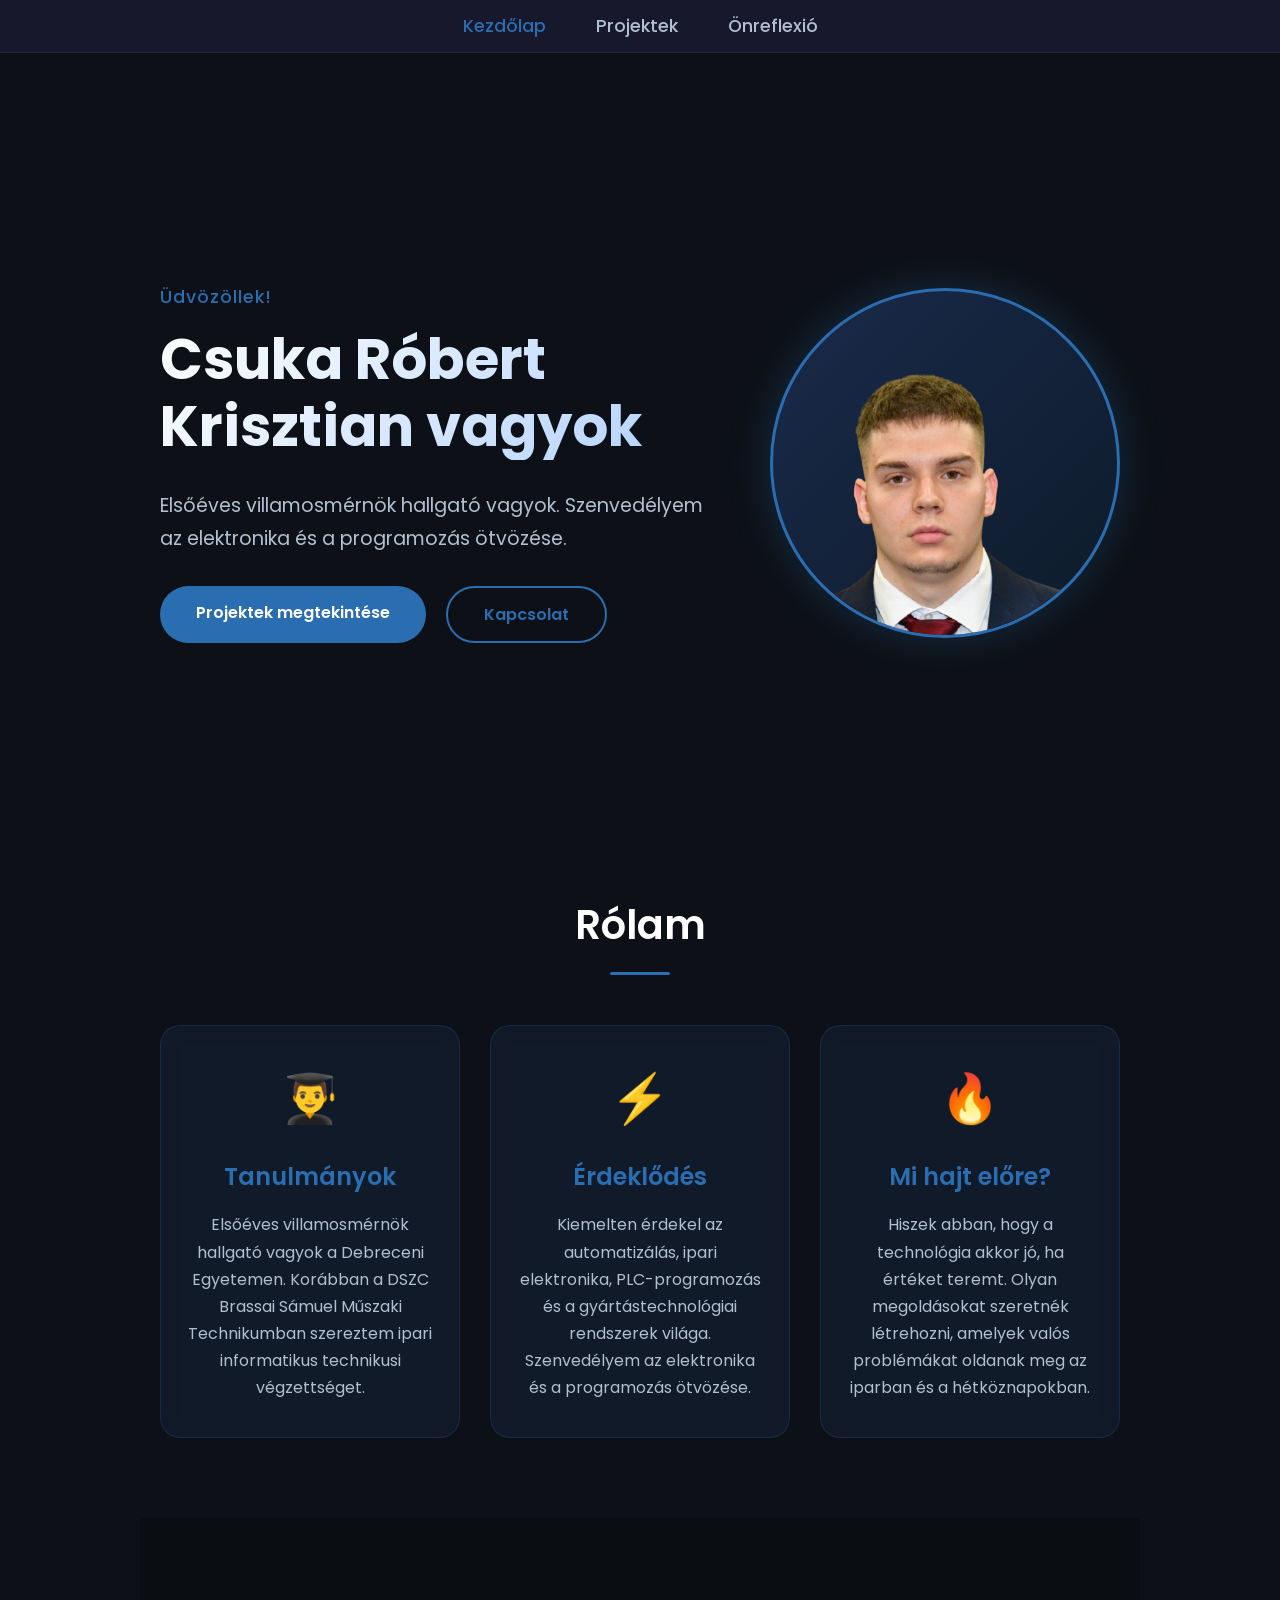
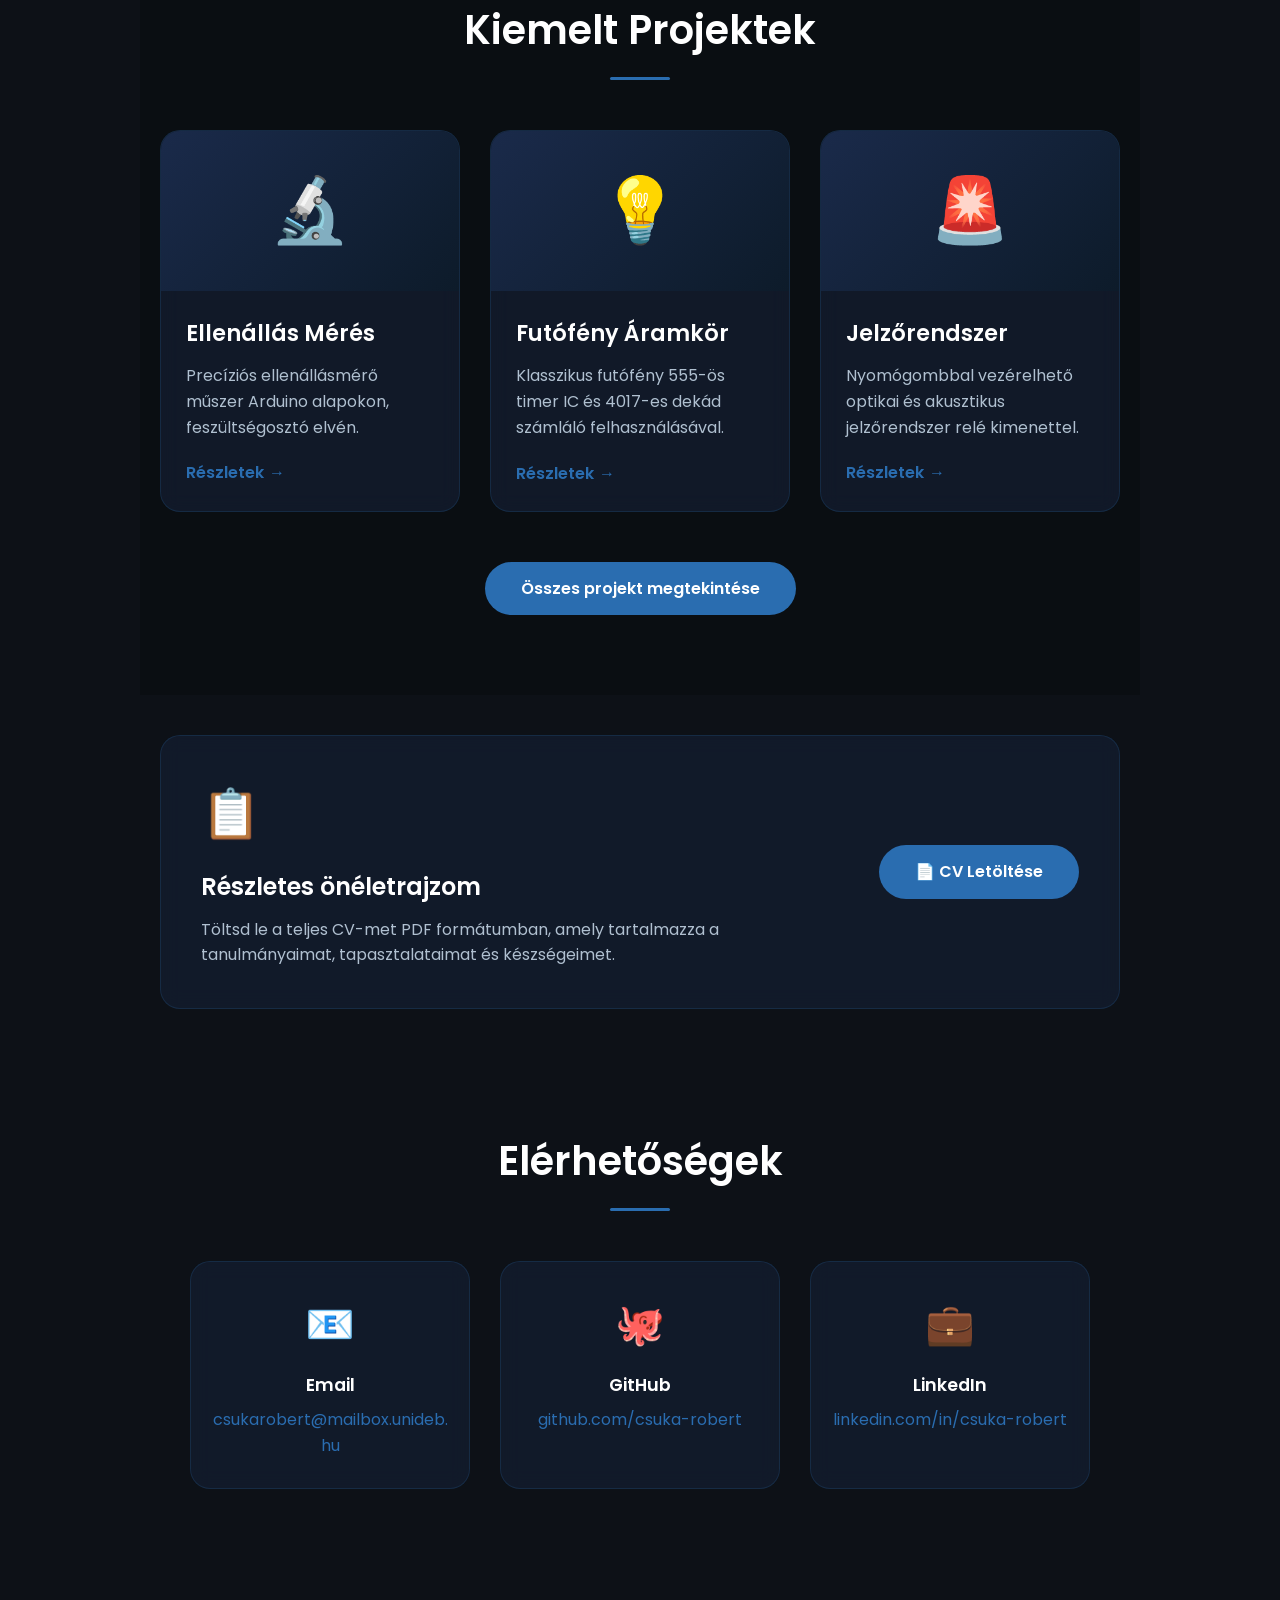
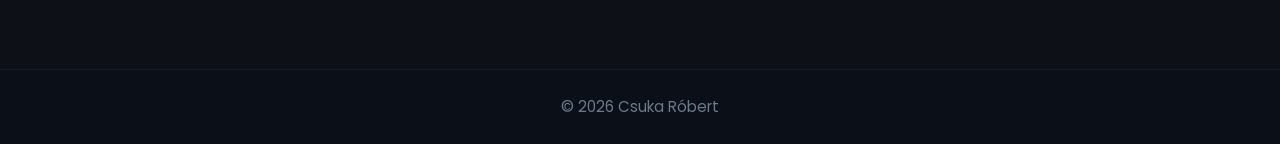
==== commit 32ec8459: "Weboldal frissítés 04.25" ====
--- a/index.html
+++ b/index.html
@@ -52,41 +52,41 @@
             </div>
         </section>
 
-        <!-- Bemutatkozás Szekció -->
-        <section id="bemutatkozas" class="about-section">
-            <div class="container">
-                <h2 class="section-title">Rólam</h2>
-                <div class="about-content">
-                    <div class="about-card">
-                        <div class="about-icon">📋</div>
-                        <h3>Bemutatkozás</h3>
-                        <p>
-                            Csuka Róbert vagyok, elektronikai műszerész és webfejlesztő tanuló. 
-                            Az elektronika világában otthonosan mozgok, és folyamatosan bővítem 
-                            ismereteimet a webfejlesztés területén is.
-                        </p>
-                    </div>
-                    <div class="about-card">
-                        <div class="about-icon">🎓</div>
-                        <h3>Tanulmányaim</h3>
-                        <p>
-                            Jelenleg elektronikai műszerész képzésen veszek részt, emellett 
-                            autodidakta módon tanulom a webfejlesztést. Célom, hogy a két 
-                            területet ötvözve innovatív megoldásokat hozzak létre.
-                        </p>
-                    </div>
-                    <div class="about-card">
-                        <div class="about-icon">🎯</div>
-                        <h3>Céljaim</h3>
-                        <p>
-                            Szeretnék olyan projekteket létrehozni, amelyek az elektronika 
-                            és a webes technológiák határterületén mozognak. IoT eszközök, 
-                            okos otthon megoldások és interaktív webes felületek fejlesztése.
-                        </p>
-                    </div>
-                </div>
-            </div>
-        </section>
+ <!-- Rólam Szekció -->
+<section id="bemutatkozas" class="about-section">
+    <div class="container">
+        <h2 class="section-title">Rólam</h2>
+        <div class="about-content">
+            <div class="about-card">
+                <div class="about-icon">👨‍🎓</div>
+                <h3>Tanulmányok</h3>
+                <p>
+                    Elsőéves villamosmérnök hallgató vagyok a Debreceni Egyetemen.
+                    Korábban a DSZC Brassai Sámuel Műszaki Technikumban szereztem
+                    ipari informatikus technikusi végzettséget.
+                </p>
+            </div>
+            <div class="about-card">
+                <div class="about-icon">⚡</div>
+                <h3>Érdeklődés</h3>
+                <p>
+                    Kiemelten érdekel az automatizálás, ipari elektronika,
+                    PLC-programozás és a gyártástechnológiai rendszerek világa.
+                    Szenvedélyem az elektronika és a programozás ötvözése.
+                </p>
+            </div>
+            <div class="about-card">
+                <div class="about-icon">🔥</div>
+                <h3>Mi hajt előre?</h3>
+                <p>
+                    Hiszek abban, hogy a technológia akkor jó, ha értéket teremt.
+                    Olyan megoldásokat szeretnék létrehozni, amelyek valós problémákat
+                    oldanak meg az iparban és a hétköznapokban.
+                </p>
+            </div>
+        </div>
+    </div>
+</section>
 
         <!-- Kiemelt Projektek Szekció -->
         <section class="featured-projects">
--- a/style.css
+++ b/style.css
@@ -1643,4 +1643,258 @@
     .spec-value {
         text-align: left;
     }
+}
+.about-card:nth-child(3) .about-icon {
+    animation: pulse 2s ease-in-out infinite;
+}
+
+@keyframes pulse {
+    0%, 100% { transform: scale(1); }
+    50% { transform: scale(1.15); }
+}
+/* ============================================= */
+/* IPARI AUTOMATIZÁLÁS OLDAL SPECIÁLIS STÍLUSAI  */
+/* ============================================= */
+
+/* Tudás Grid */
+.knowledge-grid {
+    display: grid;
+    grid-template-columns: repeat(auto-fit, minmax(250px, 1fr));
+    gap: 20px;
+    margin: 25px 0;
+}
+
+.knowledge-item {
+    display: flex;
+    gap: 15px;
+    align-items: flex-start;
+    background: rgba(0, 0, 0, 0.2);
+    border-radius: var(--border-radius-sm);
+    padding: 20px;
+    border: 1px solid var(--color-border-light);
+    transition: var(--transition);
+}
+
+.knowledge-item:hover {
+    border-color: var(--color-primary);
+    transform: translateY(-3px);
+}
+
+.knowledge-icon {
+    font-size: 2rem;
+    flex-shrink: 0;
+}
+
+.knowledge-item strong {
+    color: var(--color-text-primary);
+    display: block;
+    margin-bottom: 6px;
+    font-size: 1rem;
+}
+
+.knowledge-item p {
+    font-size: 0.9rem;
+    color: var(--color-text-secondary);
+    margin: 0;
+    line-height: 1.5;
+}
+
+/* Videó Kártya */
+.project-video-card {
+    background: var(--color-surface);
+    border-radius: var(--border-radius);
+    padding: 20px;
+    backdrop-filter: var(--backdrop-blur);
+    border: 1px solid var(--color-border);
+}
+
+.project-video-card h3 {
+    font-size: 1.2rem;
+    margin-bottom: 15px;
+    color: var(--color-text-primary);
+    text-align: center;
+}
+
+.video-container {
+    border-radius: var(--border-radius-sm);
+    overflow: hidden;
+    background: #000;
+    margin-bottom: 10px;
+}
+
+.video-container video {
+    width: 100%;
+    height: auto;
+    display: block;
+}
+
+.video-caption {
+    text-align: center;
+    color: var(--color-text-muted);
+    font-size: 0.85rem;
+    font-style: italic;
+}
+
+/* Alkalmazási Területek */
+.applications-section {
+    padding: 60px 0;
+}
+
+.applications-grid {
+    display: grid;
+    grid-template-columns: repeat(auto-fit, minmax(200px, 1fr));
+    gap: 20px;
+    margin-top: 30px;
+}
+
+.application-card {
+    background: var(--color-surface);
+    border-radius: var(--border-radius);
+    padding: 25px;
+    backdrop-filter: var(--backdrop-blur);
+    border: 1px solid var(--color-border);
+    text-align: center;
+    transition: var(--transition);
+}
+
+.application-card:hover {
+    transform: translateY(-8px);
+    border-color: rgba(42, 109, 176, 0.4);
+    box-shadow: var(--shadow-md);
+}
+
+.application-icon {
+    font-size: 3rem;
+    display: block;
+    margin-bottom: 15px;
+}
+
+.application-card h4 {
+    font-size: 1.2rem;
+    color: var(--color-primary);
+    margin-bottom: 10px;
+}
+
+.application-card p {
+    color: var(--color-text-secondary);
+    font-size: 0.95rem;
+    line-height: 1.5;
+}
+
+/* Reszponzív */
+@media (max-width: 768px) {
+    .knowledge-grid {
+        grid-template-columns: 1fr;
+    }
+    
+    .applications-grid {
+        grid-template-columns: repeat(2, 1fr);
+        gap: 15px;
+    }
+    
+    .project-video-card {
+        padding: 15px;
+    }
+}
+
+@media (max-width: 480px) {
+    .applications-grid {
+        grid-template-columns: 1fr;
+    }
+}
+/* Figyelmeztető doboz */
+.warning-box {
+    background: rgba(255, 107, 107, 0.08);
+    border-radius: var(--border-radius-sm);
+    padding: 20px;
+    margin: 25px 0;
+    border: 1px solid rgba(255, 107, 107, 0.25);
+    display: flex;
+    gap: 15px;
+    align-items: flex-start;
+}
+
+.warning-icon-box {
+    font-size: 1.5rem;
+    flex-shrink: 0;
+}
+
+/* Matematikai képlet */
+.math-formula {
+    background: rgba(0, 0, 0, 0.3);
+    border-radius: var(--border-radius-sm);
+    padding: 20px 25px;
+    margin: 20px 0;
+    border-left: 4px solid var(--color-primary);
+}
+
+.math-formula p {
+    margin-bottom: 8px;
+    font-family: monospace;
+    color: var(--color-text-secondary);
+}
+
+.math-formula p:last-child {
+    margin-bottom: 0;
+}
+
+.math-formula strong {
+    color: var(--color-primary);
+}
+
+/* TinkerCAD kártya */
+.tinkercad-card {
+    background: var(--color-surface);
+    border-radius: var(--border-radius);
+    padding: 25px;
+    backdrop-filter: var(--backdrop-blur);
+    border: 1px solid var(--color-border);
+    text-align: center;
+}
+
+.tinkercad-card h3 {
+    font-size: 1.2rem;
+    margin-bottom: 10px;
+    color: var(--color-text-primary);
+}
+
+.tinkercad-card p {
+    color: var(--color-text-secondary);
+    margin-bottom: 15px;
+}
+
+.tinkercad-note {
+    font-size: 0.8rem;
+    color: var(--color-text-muted);
+    margin-top: 10px;
+    font-style: italic;
+}
+
+/* Reszponzív */
+@media (max-width: 768px) {
+    .math-formula {
+        padding: 15px;
+    }
+    
+    .warning-box {
+        flex-direction: column;
+        align-items: center;
+        text-align: center;
+    }
+}
+/* Szimulációs megjegyzés */
+.simulation-note {
+    background: rgba(42, 109, 176, 0.08);
+    border-radius: var(--border-radius-sm);
+    padding: 20px 25px;
+    margin: 25px 0;
+    border: 1px solid rgba(42, 109, 176, 0.2);
+    display: flex;
+    gap: 15px;
+    align-items: flex-start;
+}
+
+.simulation-icon {
+    font-size: 2rem;
+    flex-shrink: 0;
 }
